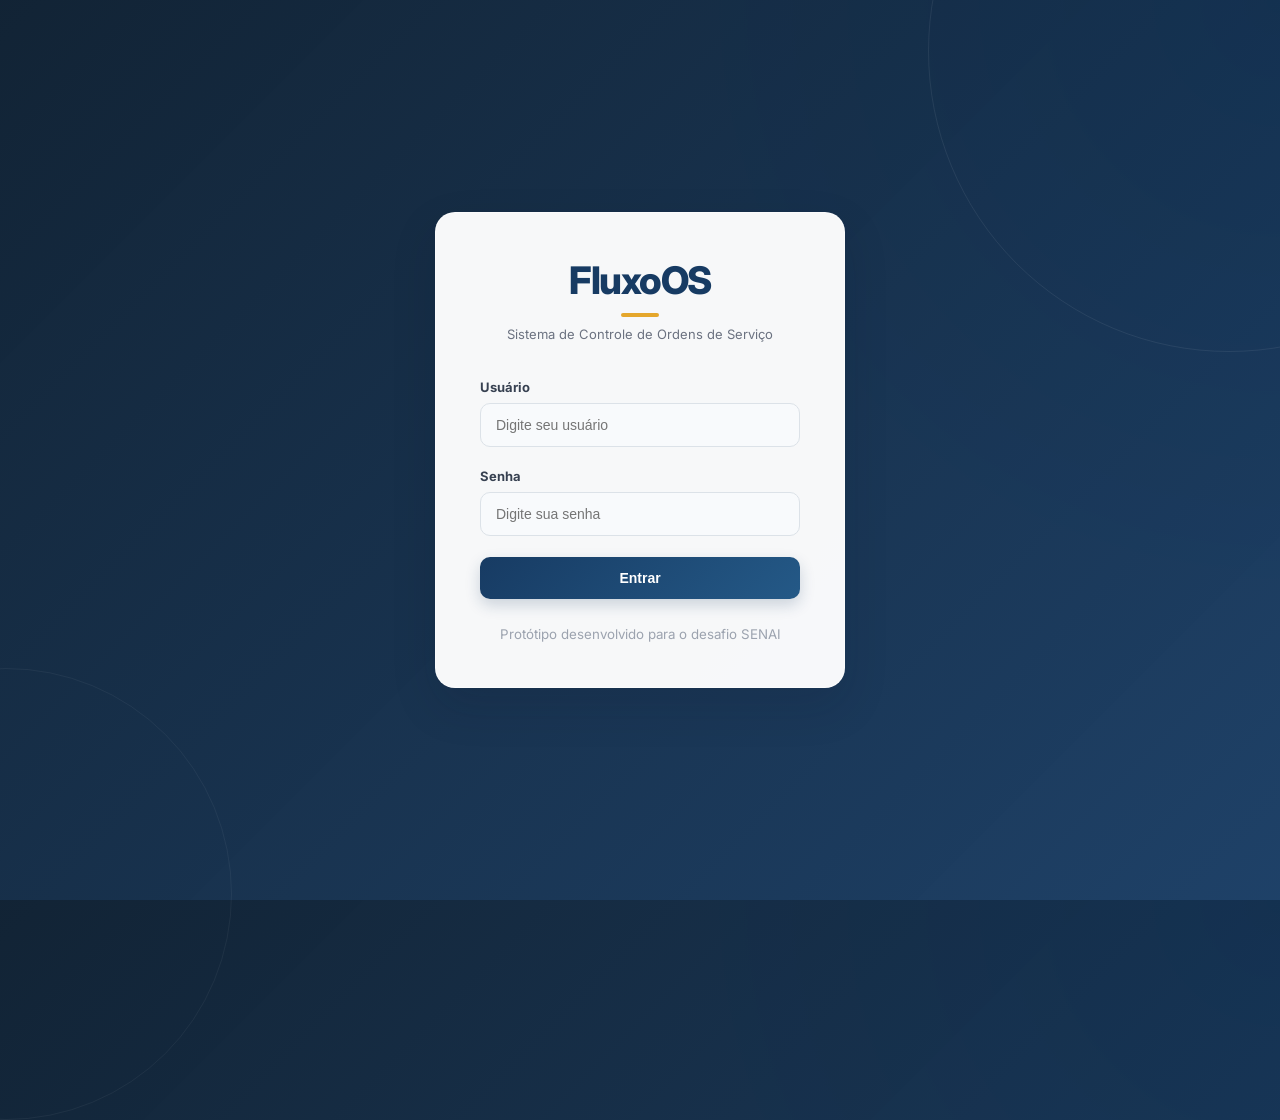
==== index.html @ 0ee5024f "Add files via upload" ====
<!doctype html>
<html lang="pt-BR">
  <head>
    <meta charset="UTF-8" />
    <meta name="viewport" content="width=device-width, initial-scale=1.0" />
    <title>FluxoOS - Login</title>
    <link rel="stylesheet" href="style.css" />
  </head>
  <body class="login-body">
    <div class="login-container">
      <div class="login-card">
        <div class="logo-area">
          <h1>FluxoOS</h1>
          <p>Sistema de Controle de Ordens de Serviço</p>
        </div>

        <form id="loginForm">
          <div class="input-group">
            <label>Usuário</label>
            <input
              type="text"
              id="usuario"
              placeholder="Digite seu usuário"
              required
            />
          </div>

          <div class="input-group">
            <label>Senha</label>
            <input
              type="password"
              id="senha"
              placeholder="Digite sua senha"
              required
            />
          </div>

          <button type="submit" class="btn-primary">Entrar</button>
        </form>

        <div class="login-footer">
          <small>Protótipo desenvolvido para o desafio SENAI</small>
        </div>
      </div>
    </div>

    <script>
      document
        .getElementById("loginForm")
        .addEventListener("submit", function (e) {
          e.preventDefault();

          const usuario = document.getElementById("usuario").value.trim();
          const senha = document.getElementById("senha").value.trim();

          if (usuario === "" || senha === "") {
            alert("Preencha usuário e senha.");
            return;
          }

          localStorage.setItem("usuarioLogado", usuario);

          window.location.href = "dashboard.html";
        });
    </script>
  </body>
</html>
---- style.css ----
/* =========================================================
   FLUXOOS — INDUSTRIAL / AUTOMOTIVE UI
========================================================= */

@import url("https://fonts.googleapis.com/css2?family=Inter:wght@400;500;600;700;800&display=swap");

/* =========================
   RESET
========================= */

* {
  margin: 0;
  padding: 0;
  box-sizing: border-box;
}

:root {
  --bg: #eef1f5;
  --surface: #ffffff;
  --surface-dark: #17212b;

  --primary: #173b63;
  --primary-light: #245987;
  --accent: #e5a72c;

  --text: #17202a;
  --muted: #6b7280;
  --border: #dce2e8;

  --success: #16834b;
  --warning: #d99016;
  --danger: #c83b3b;
  --info: #2874b2;

  --shadow-sm: 0 3px 10px rgba(15, 23, 42, 0.06);
  --shadow-md: 0 10px 30px rgba(15, 23, 42, 0.09);
  --shadow-lg: 0 18px 45px rgba(15, 23, 42, 0.14);

  --radius: 14px;
}

body {
  background:
    radial-gradient(circle at 90% 0%, rgba(36, 89, 135, 0.07), transparent 30%),
    var(--bg);

  color: var(--text);
  font-family: "Inter", Arial, Helvetica, sans-serif;
  min-height: 100vh;
}

/* =========================================================
   LOGIN
========================================================= */

.login-body {
  min-height: 100vh;

  display: flex;
  justify-content: center;
  align-items: center;

  background:
    linear-gradient(
      135deg,
      rgba(13, 31, 49, 0.98),
      rgba(23, 59, 99, 0.97)
    ),
    radial-gradient(circle at top right, #326d9e, transparent 40%);

  position: relative;
  overflow: hidden;
}

.login-body::before {
  content: "";

  position: absolute;
  width: 600px;
  height: 600px;

  border: 1px solid rgba(255, 255, 255, 0.07);
  border-radius: 50%;

  right: -250px;
  top: -250px;
}

.login-body::after {
  content: "";

  position: absolute;
  width: 450px;
  height: 450px;

  border: 1px solid rgba(255, 255, 255, 0.05);
  border-radius: 50%;

  left: -220px;
  bottom: -220px;
}

.login-container {
  width: 100%;
  padding: 20px;

  display: flex;
  justify-content: center;
  align-items: center;

  position: relative;
  z-index: 2;
}

.login-card {
  width: 410px;

  padding: 44px;

  background: rgba(255, 255, 255, 0.97);

  border: 1px solid rgba(255, 255, 255, 0.5);
  border-radius: 20px;

  box-shadow: var(--shadow-lg);

  animation: fadeIn 0.5s ease;
}

.logo-area {
  text-align: center;
  margin-bottom: 34px;
}

.logo-area h1 {
  color: var(--primary);

  font-size: 38px;
  font-weight: 800;
  letter-spacing: -1.5px;

  margin-bottom: 8px;
}

.logo-area h1::after {
  content: "";

  display: block;

  width: 38px;
  height: 4px;

  background: var(--accent);

  border-radius: 10px;

  margin: 10px auto 0;
}

.logo-area p {
  color: var(--muted);
  font-size: 13px;
  line-height: 1.5;
}

.input-group {
  margin-bottom: 21px;
}

.input-group label {
  display: block;

  margin-bottom: 8px;

  color: #374151;

  font-size: 13px;
  font-weight: 700;
}

.input-group input {
  width: 100%;

  padding: 13px 15px;

  background: #f8fafc;

  border: 1px solid var(--border);
  border-radius: 10px;

  color: var(--text);
  font-size: 14px;

  outline: none;

  transition: 0.2s;
}

.input-group input:hover {
  border-color: #b8c3cf;
}

.input-group input:focus {
  background: #fff;

  border-color: var(--primary);

  box-shadow: 0 0 0 4px rgba(23, 59, 99, 0.1);
}

.btn-primary {
  width: 100%;

  padding: 13px 18px;

  border: none;
  border-radius: 10px;

  background: linear-gradient(
    135deg,
    var(--primary),
    var(--primary-light)
  );

  color: #fff;

  font-size: 14px;
  font-weight: 700;

  cursor: pointer;

  box-shadow: 0 6px 15px rgba(23, 59, 99, 0.2);

  transition: 0.2s ease;
}

.btn-primary:hover {
  transform: translateY(-2px);

  box-shadow: 0 10px 22px rgba(23, 59, 99, 0.25);
}

.btn-primary:active {
  transform: translateY(0);
}

.login-footer {
  text-align: center;

  margin-top: 24px;

  color: #9ca3af;
}

/* =========================================================
   HEADER
========================================================= */

header {
  height: 72px;

  background:
    linear-gradient(
      100deg,
      #122d49,
      #173b63 60%,
      #1e4c75
    );

  color: #fff;

  display: flex;
  justify-content: space-between;
  align-items: center;

  padding: 0 34px;

  box-shadow: 0 4px 20px rgba(15, 23, 42, 0.16);

  position: relative;
  z-index: 10;
}

header h2 {
  font-size: 22px;
  font-weight: 800;
  letter-spacing: -0.5px;

  display: flex;
  align-items: center;
  gap: 10px;
}

header h2::before {
  content: "";

  width: 7px;
  height: 26px;

  background: var(--accent);

  border-radius: 4px;
}

header nav {
  display: flex;
  align-items: center;
  gap: 6px;
}

header nav a {
  color: rgba(255, 255, 255, 0.78);

  text-decoration: none;

  font-size: 13px;
  font-weight: 600;

  padding: 9px 14px;

  border-radius: 8px;

  transition: 0.2s;
}

header nav a:hover {
  color: #fff;
  background: rgba(255, 255, 255, 0.1);
}

/* =========================================================
   MAIN
========================================================= */

main {
  width: min(1500px, 100%);

  margin: 0 auto;

  padding: 38px 34px 60px;
}

main h1 {
  margin-bottom: 28px;

  color: var(--primary);

  font-size: 28px;
  font-weight: 800;

  letter-spacing: -0.7px;

  position: relative;
}

main h1::after {
  content: "";

  display: block;

  width: 42px;
  height: 4px;

  background: var(--accent);

  border-radius: 5px;

  margin-top: 9px;
}

/* =========================================================
   DASHBOARD CARDS
========================================================= */

.cards {
  display: grid;

  grid-template-columns:
    repeat(5, minmax(0, 1fr));

  gap: 16px;

  margin-bottom: 28px;
}

.card {
  background: var(--surface);

  border: 1px solid rgba(220, 226, 232, 0.8);

  border-radius: var(--radius);

  padding: 22px;

  box-shadow: var(--shadow-sm);

  position: relative;

  overflow: hidden;

  transition:
    transform 0.2s,
    box-shadow 0.2s,
    border-color 0.2s;
}

.card::before {
  content: "";

  position: absolute;

  left: 0;
  top: 0;

  width: 4px;
  height: 100%;

  background: var(--primary);
}

.card:hover {
  transform: translateY(-4px);

  box-shadow: var(--shadow-md);

  border-color: #cbd5df;
}

.card h3 {
  color: var(--primary);

  font-size: 32px;
  font-weight: 800;

  line-height: 1;

  margin-bottom: 10px;
}

.card p {
  color: var(--muted);

  font-size: 12px;
  font-weight: 600;

  text-transform: uppercase;
  letter-spacing: 0.5px;
}

/* =========================================================
   BOX / SEARCH
========================================================= */

.box {
  background: var(--surface);

  padding: 24px;

  border: 1px solid var(--border);
  border-radius: var(--radius);

  box-shadow: var(--shadow-sm);

  margin-bottom: 22px;
}

.box h2 {
  color: var(--primary) !important;

  font-size: 17px;
  font-weight: 750;
}

.box input {
  width: 100%;

  padding: 13px 15px;

  background: #f8fafc;

  border: 1px solid var(--border);
  border-radius: 10px;

  outline: none;

  font-size: 14px;

  transition: 0.2s;
}

.box input:focus {
  background: #fff;

  border-color: var(--primary);

  box-shadow: 0 0 0 4px rgba(23, 59, 99, 0.08);
}

/* =========================================================
   TABLE
========================================================= */

table {
  width: 100%;

  background: var(--surface);

  border-collapse: separate;
  border-spacing: 0;

  border: 1px solid var(--border);
  border-radius: var(--radius);

  overflow: hidden;

  box-shadow: var(--shadow-sm);
}

thead th {
  background: #172f4b;

  color: rgba(255, 255, 255, 0.9);

  padding: 14px 16px;

  text-align: left;

  font-size: 11px;
  font-weight: 700;

  text-transform: uppercase;
  letter-spacing: 0.7px;
}

td {
  padding: 15px 16px;

  color: #374151;

  font-size: 13px;

  border-bottom: 1px solid #edf0f3;
}

tbody tr {
  transition: background 0.15s;
}

tbody tr:last-child td {
  border-bottom: none;
}

tbody tr:hover {
  background: #f7f9fb;
}

tbody td:first-child {
  color: var(--primary);

  font-weight: 800;
}

/* Table action button */

table button {
  border: 1px solid #cbd5df;

  background: #f8fafc;

  color: var(--primary);

  padding: 7px 13px;

  border-radius: 7px;

  font-size: 12px;
  font-weight: 700;

  cursor: pointer;

  transition: 0.2s;
}

table button:hover {
  background: var(--primary);
  border-color: var(--primary);

  color: #fff;

  transform: translateY(-1px);
}

/* =========================================================
   STATUS
========================================================= */

.status {
  display: inline-flex;

  align-items: center;

  gap: 6px;

  padding: 6px 10px;

  border-radius: 999px;

  font-size: 11px;
  font-weight: 700;

  color: #fff;
}

.status::before {
  content: "";

  width: 6px;
  height: 6px;

  background: currentColor;

  border-radius: 50%;
}

.green {
  background: rgba(22, 131, 75, 0.12);
  color: var(--success);
}

.yellow {
  background: rgba(217, 144, 22, 0.13);
  color: var(--warning);
}

.red {
  background: rgba(200, 59, 59, 0.12);
  color: var(--danger);
}

.blue {
  background: rgba(40, 116, 178, 0.12);
  color: var(--info);
}

/* =========================================================
   FORMS
========================================================= */

.form-os {
  width: min(900px, 100%);

  background: var(--surface);

  padding: 32px;

  border: 1px solid var(--border);
  border-radius: var(--radius);

  box-shadow: var(--shadow-sm);
}

.form-os h2 {
  color: var(--primary) !important;

  font-size: 16px;

  padding-bottom: 10px;

  border-bottom: 1px solid #edf0f3;
}

.form-os label {
  display: block;

  margin-top: 18px;
  margin-bottom: 8px;

  color: #374151;

  font-size: 12px;
  font-weight: 700;
}

.form-os input,
.form-os select,
.form-os textarea {
  width: 100%;

  padding: 12px 14px;

  background: #f8fafc;

  border: 1px solid var(--border);

  border-radius: 9px;

  color: var(--text);

  font-family: inherit;
  font-size: 13px;

  outline: none;

  transition: 0.2s;
}

.form-os input:hover,
.form-os select:hover,
.form-os textarea:hover {
  border-color: #b9c4cf;
}

.form-os input:focus,
.form-os select:focus,
.form-os textarea:focus {
  background: #fff;

  border-color: var(--primary);

  box-shadow: 0 0 0 4px rgba(23, 59, 99, 0.08);
}

.form-os textarea {
  resize: vertical;
  min-height: 130px;
}

.form-row {
  display: grid;

  grid-template-columns: 1fr 1fr;

  gap: 20px;
}

/* =========================================================
   CHECKLIST
========================================================= */

.form-os input[type="checkbox"] {
  width: auto;

  accent-color: var(--primary);

  margin-right: 7px;
}

.form-os label:has(input[type="checkbox"]) {
  margin-top: 0;

  padding: 11px 13px;

  background: #f8fafc;

  border: 1px solid var(--border);

  border-radius: 8px;

  font-size: 12px;

  cursor: pointer;

  transition: 0.2s;
}

.form-os label:has(input[type="checkbox"]):hover {
  background: #f1f5f9;

  border-color: #bcc8d3;
}

/* =========================================================
   DETAILS
========================================================= */

.box p {
  margin-bottom: 11px;

  color: #4b5563;

  font-size: 14px;
}

.box p strong {
  color: var(--primary);

  font-weight: 700;
}

/* =========================================================
   TIMELINE
========================================================= */

.timeline {
  list-style: none;

  background: var(--surface);

  padding: 25px;

  border: 1px solid var(--border);
  border-radius: var(--radius);

  box-shadow: var(--shadow-sm);

  margin-bottom: 24px;
}

.timeline li {
  padding: 14px 0 14px 20px;

  border-left: 3px solid #d1d5db;

  position: relative;

  color: #4b5563;

  font-size: 13px;
}

.timeline li::before {
  content: "";

  width: 10px;
  height: 10px;

  border-radius: 50%;

  background: #d1d5db;

  position: absolute;

  left: -6.5px;
  top: 18px;
}

.timeline .done {
  border-color: var(--success);
}

.timeline .done::before {
  background: var(--success);
}

.timeline .current {
  border-color: var(--accent);

  color: var(--primary);

  font-weight: 700;
}

.timeline .current::before {
  background: var(--accent);
}

/* =========================================================
   LINKS / BUTTONS
========================================================= */

a.btn-primary {
  display: inline-block;

  width: auto;

  margin-top: 5px;

  text-decoration: none;

  text-align: center;
}

/* =========================================================
   ANIMATION
========================================================= */

@keyframes fadeIn {
  from {
    opacity: 0;
    transform: translateY(15px);
  }

  to {
    opacity: 1;
    transform: translateY(0);
  }
}

main {
  animation: fadeIn 0.35s ease;
}

/* =========================================================
   SCROLLBAR
========================================================= */

::-webkit-scrollbar {
  width: 9px;
}

::-webkit-scrollbar-track {
  background: #e8edf2;
}

::-webkit-scrollbar-thumb {
  background: #aeb9c5;
  border-radius: 10px;
}

::-webkit-scrollbar-thumb:hover {
  background: #8d9aa8;
}

/* =========================================================
   RESPONSIVE
========================================================= */

@media (max-width: 1000px) {
  .cards {
    grid-template-columns:
      repeat(3, minmax(0, 1fr));
  }
}

@media (max-width: 768px) {
  header {
    height: auto;

    flex-direction: column;

    gap: 12px;

    padding: 18px 20px;
  }

  header nav {
    width: 100%;
    justify-content: center;
    flex-wrap: wrap;
  }

  main {
    padding: 25px 18px 40px;
  }

  .cards {
    grid-template-columns:
      repeat(2, minmax(0, 1fr));
  }

  .form-row {
    grid-template-columns: 1fr;
  }

  .form-os {
    padding: 22px;
  }

  table {
    display: block;
    overflow-x: auto;
    white-space: nowrap;
  }
}

@media (max-width: 480px) {
  .cards {
    grid-template-columns: 1fr;
  }

  .login-card {
    width: 100%;
    padding: 30px 24px;
  }

  .logo-area h1 {
    font-size: 32px;
  }
}
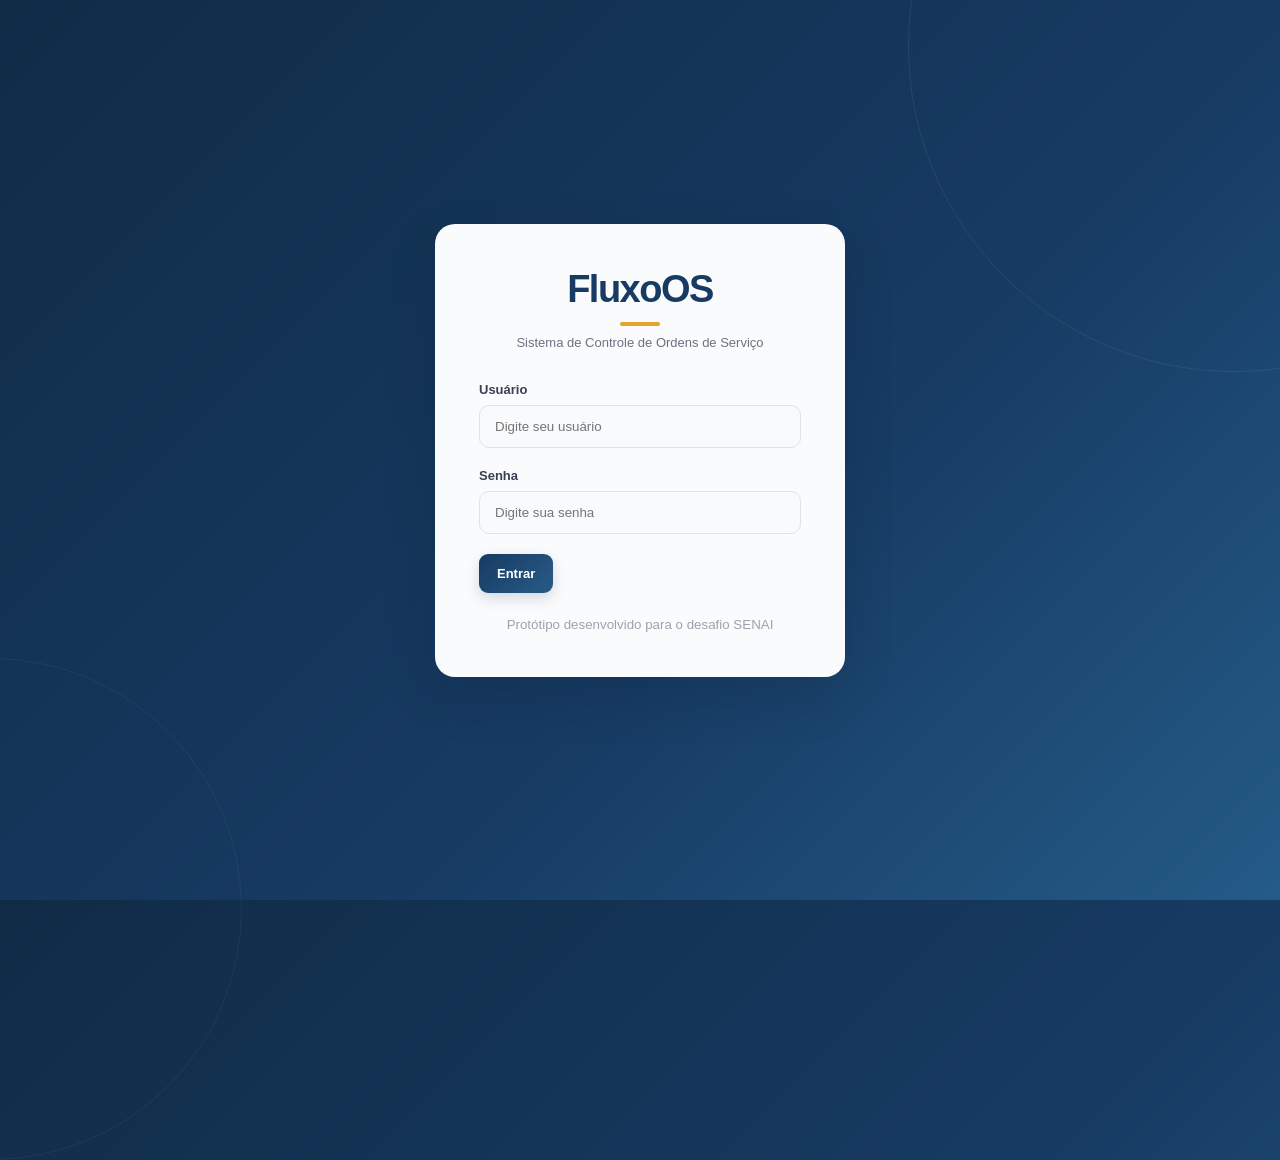
==== commit ec3214db: "Add files via upload" ====
--- a/index.html
+++ b/index.html
@@ -3,20 +3,28 @@
   <head>
     <meta charset="UTF-8" />
     <meta name="viewport" content="width=device-width, initial-scale=1.0" />
+
     <title>FluxoOS - Login</title>
+
     <link rel="stylesheet" href="style.css" />
   </head>
+
   <body class="login-body">
+
     <div class="login-container">
+
       <div class="login-card">
+
         <div class="logo-area">
           <h1>FluxoOS</h1>
           <p>Sistema de Controle de Ordens de Serviço</p>
         </div>
 
         <form id="loginForm">
+
           <div class="input-group">
-            <label>Usuário</label>
+            <label for="usuario">Usuário</label>
+
             <input
               type="text"
               id="usuario"
@@ -26,7 +34,8 @@
           </div>
 
           <div class="input-group">
-            <label>Senha</label>
+            <label for="senha">Senha</label>
+
             <input
               type="password"
               id="senha"
@@ -35,33 +44,51 @@
             />
           </div>
 
-          <button type="submit" class="btn-primary">Entrar</button>
+          <button
+            type="submit"
+            class="btn-primary"
+          >
+            Entrar
+          </button>
+
         </form>
 
         <div class="login-footer">
-          <small>Protótipo desenvolvido para o desafio SENAI</small>
+          <small>
+            Protótipo desenvolvido para o desafio SENAI
+          </small>
         </div>
+
       </div>
+
     </div>
 
     <script>
       document
         .getElementById("loginForm")
-        .addEventListener("submit", function (e) {
-          e.preventDefault();
+        .addEventListener("submit", function (event) {
 
-          const usuario = document.getElementById("usuario").value.trim();
-          const senha = document.getElementById("senha").value.trim();
+          event.preventDefault();
 
-          if (usuario === "" || senha === "") {
+          const usuario =
+            document.getElementById("usuario").value.trim();
+
+          const senha =
+            document.getElementById("senha").value.trim();
+
+          if (!usuario || !senha) {
             alert("Preencha usuário e senha.");
             return;
           }
 
-          localStorage.setItem("usuarioLogado", usuario);
+          localStorage.setItem(
+            "usuarioLogado",
+            usuario
+          );
 
           window.location.href = "dashboard.html";
         });
     </script>
+
   </body>
-</html>
+</html>
--- a/style.css
+++ b/style.css
@@ -1,13 +1,12 @@
-
-/* =========================================================
-   FLUXOOS — INDUSTRIAL / AUTOMOTIVE UI
-========================================================= */
-
-@import url("https://fonts.googleapis.com/css2?family=Inter:wght@400;500;600;700;800&display=swap");
-
-/* =========================
+/* =========================================================
+   FLUXOOS
+   Industrial / Automotive Interface
+========================================================= */
+
+
+/* =========================================================
    RESET
-========================= */
+========================================================= */
 
 * {
   margin: 0;
@@ -15,346 +14,472 @@
   box-sizing: border-box;
 }
 
+
 :root {
-  --bg: #eef1f5;
+
+  --background: #eef2f6;
+
   --surface: #ffffff;
-  --surface-dark: #17212b;
+
+  --surface-soft: #f7f9fb;
 
   --primary: #173b63;
-  --primary-light: #245987;
-  --accent: #e5a72c;
-
-  --text: #17202a;
+
+  --primary-dark: #102d4c;
+
+  --primary-light: #285b87;
+
+  --accent: #e4a52a;
+
+  --text: #18212b;
+
   --muted: #6b7280;
-  --border: #dce2e8;
+
+  --border: #dce3ea;
 
   --success: #16834b;
-  --warning: #d99016;
-  --danger: #c83b3b;
-  --info: #2874b2;
-
-  --shadow-sm: 0 3px 10px rgba(15, 23, 42, 0.06);
-  --shadow-md: 0 10px 30px rgba(15, 23, 42, 0.09);
-  --shadow-lg: 0 18px 45px rgba(15, 23, 42, 0.14);
+
+  --warning: #d88e15;
+
+  --danger: #c83d3d;
+
+  --info: #2875b3;
+
+  --shadow-sm:
+    0 3px 12px rgba(15, 23, 42, 0.06);
+
+  --shadow-md:
+    0 10px 30px rgba(15, 23, 42, 0.09);
+
+  --shadow-lg:
+    0 20px 50px rgba(15, 23, 42, 0.16);
 
   --radius: 14px;
-}
+
+}
+
 
 body {
-  background:
-    radial-gradient(circle at 90% 0%, rgba(36, 89, 135, 0.07), transparent 30%),
-    var(--bg);
+
+  min-height: 100vh;
+
+  background:
+    radial-gradient(
+      circle at 90% 0%,
+      rgba(40, 91, 135, 0.08),
+      transparent 30%
+    ),
+    var(--background);
 
   color: var(--text);
-  font-family: "Inter", Arial, Helvetica, sans-serif;
+
+  font-family:
+    "Inter",
+    Arial,
+    Helvetica,
+    sans-serif;
+
+}
+
+
+/* =========================================================
+   LOGIN
+========================================================= */
+
+.login-body {
+
   min-height: 100vh;
-}
-
-/* =========================================================
-   LOGIN
-========================================================= */
-
-.login-body {
-  min-height: 100vh;
 
   display: flex;
+
+  align-items: center;
+
   justify-content: center;
-  align-items: center;
+
+  position: relative;
+
+  overflow: hidden;
 
   background:
     linear-gradient(
       135deg,
-      rgba(13, 31, 49, 0.98),
-      rgba(23, 59, 99, 0.97)
-    ),
-    radial-gradient(circle at top right, #326d9e, transparent 40%);
+      #102b46,
+      #173b63 60%,
+      #245b87
+    );
+
+}
+
+
+.login-body::before {
+
+  content: "";
+
+  position: absolute;
+
+  width: 650px;
+  height: 650px;
+
+  border:
+    1px solid
+    rgba(255, 255, 255, 0.07);
+
+  border-radius: 50%;
+
+  right: -280px;
+  top: -280px;
+
+}
+
+
+.login-body::after {
+
+  content: "";
+
+  position: absolute;
+
+  width: 500px;
+  height: 500px;
+
+  border:
+    1px solid
+    rgba(255, 255, 255, 0.05);
+
+  border-radius: 50%;
+
+  left: -260px;
+  bottom: -260px;
+
+}
+
+
+.login-container {
+
+  width: 100%;
+
+  padding: 20px;
+
+  display: flex;
+
+  justify-content: center;
 
   position: relative;
-  overflow: hidden;
-}
-
-.login-body::before {
+
+  z-index: 2;
+
+}
+
+
+.login-card {
+
+  width: 410px;
+
+  padding: 44px;
+
+  background:
+    rgba(255, 255, 255, 0.98);
+
+  border-radius: 20px;
+
+  box-shadow:
+    var(--shadow-lg);
+
+  animation:
+    fadeIn
+    0.5s
+    ease;
+
+}
+
+
+.logo-area {
+
+  text-align: center;
+
+  margin-bottom: 32px;
+
+}
+
+
+.logo-area h1 {
+
+  color: var(--primary);
+
+  font-size: 38px;
+
+  font-weight: 800;
+
+  letter-spacing: -1.5px;
+
+}
+
+
+.logo-area h1::after {
+
   content: "";
 
-  position: absolute;
-  width: 600px;
-  height: 600px;
-
-  border: 1px solid rgba(255, 255, 255, 0.07);
-  border-radius: 50%;
-
-  right: -250px;
-  top: -250px;
-}
-
-.login-body::after {
-  content: "";
-
-  position: absolute;
-  width: 450px;
-  height: 450px;
-
-  border: 1px solid rgba(255, 255, 255, 0.05);
-  border-radius: 50%;
-
-  left: -220px;
-  bottom: -220px;
-}
-
-.login-container {
+  display: block;
+
+  width: 40px;
+  height: 4px;
+
+  margin: 11px auto 0;
+
+  background: var(--accent);
+
+  border-radius: 10px;
+
+}
+
+
+.logo-area p {
+
+  margin-top: 9px;
+
+  color: var(--muted);
+
+  font-size: 13px;
+
+}
+
+
+.input-group {
+
+  margin-bottom: 20px;
+
+}
+
+
+.input-group label {
+
+  display: block;
+
+  margin-bottom: 8px;
+
+  color: #374151;
+
+  font-size: 13px;
+
+  font-weight: 700;
+
+}
+
+
+.input-group input {
+
   width: 100%;
-  padding: 20px;
+
+  padding: 13px 15px;
+
+  background: #f8fafc;
+
+  border:
+    1px solid
+    var(--border);
+
+  border-radius: 10px;
+
+  outline: none;
+
+  font-family: inherit;
+
+  transition: 0.2s;
+
+}
+
+
+.input-group input:focus {
+
+  background: white;
+
+  border-color:
+    var(--primary);
+
+  box-shadow:
+    0 0 0 4px
+    rgba(23, 59, 99, 0.1);
+
+}
+
+
+.login-footer {
+
+  margin-top: 22px;
+
+  text-align: center;
+
+  color: #9ca3af;
+
+}
+
+
+/* =========================================================
+   HEADER
+========================================================= */
+
+header {
+
+  height: 72px;
+
+  padding:
+    0 34px;
 
   display: flex;
-  justify-content: center;
+
   align-items: center;
 
-  position: relative;
-  z-index: 2;
-}
-
-.login-card {
-  width: 410px;
-
-  padding: 44px;
-
-  background: rgba(255, 255, 255, 0.97);
-
-  border: 1px solid rgba(255, 255, 255, 0.5);
-  border-radius: 20px;
-
-  box-shadow: var(--shadow-lg);
-
-  animation: fadeIn 0.5s ease;
-}
-
-.logo-area {
-  text-align: center;
-  margin-bottom: 34px;
-}
-
-.logo-area h1 {
-  color: var(--primary);
-
-  font-size: 38px;
-  font-weight: 800;
-  letter-spacing: -1.5px;
-
-  margin-bottom: 8px;
-}
-
-.logo-area h1::after {
-  content: "";
-
-  display: block;
-
-  width: 38px;
-  height: 4px;
-
-  background: var(--accent);
-
-  border-radius: 10px;
-
-  margin: 10px auto 0;
-}
-
-.logo-area p {
-  color: var(--muted);
-  font-size: 13px;
-  line-height: 1.5;
-}
-
-.input-group {
-  margin-bottom: 21px;
-}
-
-.input-group label {
-  display: block;
-
-  margin-bottom: 8px;
-
-  color: #374151;
-
-  font-size: 13px;
-  font-weight: 700;
-}
-
-.input-group input {
-  width: 100%;
-
-  padding: 13px 15px;
-
-  background: #f8fafc;
-
-  border: 1px solid var(--border);
-  border-radius: 10px;
-
-  color: var(--text);
-  font-size: 14px;
-
-  outline: none;
-
-  transition: 0.2s;
-}
-
-.input-group input:hover {
-  border-color: #b8c3cf;
-}
-
-.input-group input:focus {
-  background: #fff;
-
-  border-color: var(--primary);
-
-  box-shadow: 0 0 0 4px rgba(23, 59, 99, 0.1);
-}
-
-.btn-primary {
-  width: 100%;
-
-  padding: 13px 18px;
-
-  border: none;
-  border-radius: 10px;
-
-  background: linear-gradient(
-    135deg,
-    var(--primary),
-    var(--primary-light)
-  );
-
-  color: #fff;
-
-  font-size: 14px;
-  font-weight: 700;
-
-  cursor: pointer;
-
-  box-shadow: 0 6px 15px rgba(23, 59, 99, 0.2);
-
-  transition: 0.2s ease;
-}
-
-.btn-primary:hover {
-  transform: translateY(-2px);
-
-  box-shadow: 0 10px 22px rgba(23, 59, 99, 0.25);
-}
-
-.btn-primary:active {
-  transform: translateY(0);
-}
-
-.login-footer {
-  text-align: center;
-
-  margin-top: 24px;
-
-  color: #9ca3af;
-}
-
-/* =========================================================
-   HEADER
-========================================================= */
-
-header {
-  height: 72px;
+  justify-content: space-between;
 
   background:
     linear-gradient(
       100deg,
-      #122d49,
+      #112e4b,
       #173b63 60%,
-      #1e4c75
+      #20567f
     );
 
-  color: #fff;
+  color: white;
+
+  box-shadow:
+    0 5px 20px
+    rgba(15, 23, 42, 0.16);
+
+}
+
+
+header h2 {
 
   display: flex;
-  justify-content: space-between;
+
   align-items: center;
 
-  padding: 0 34px;
-
-  box-shadow: 0 4px 20px rgba(15, 23, 42, 0.16);
-
-  position: relative;
-  z-index: 10;
-}
-
-header h2 {
+  gap: 10px;
+
   font-size: 22px;
+
   font-weight: 800;
-  letter-spacing: -0.5px;
+
+}
+
+
+header h2::before {
+
+  content: "";
+
+  width: 6px;
+  height: 26px;
+
+  background: var(--accent);
+
+  border-radius: 5px;
+
+}
+
+
+header nav {
 
   display: flex;
-  align-items: center;
-  gap: 10px;
-}
-
-header h2::before {
-  content: "";
-
-  width: 7px;
-  height: 26px;
-
-  background: var(--accent);
-
-  border-radius: 4px;
-}
-
-header nav {
-  display: flex;
-  align-items: center;
-  gap: 6px;
-}
+
+  gap: 5px;
+
+}
+
 
 header nav a {
-  color: rgba(255, 255, 255, 0.78);
+
+  padding:
+    9px 14px;
+
+  color:
+    rgba(255, 255, 255, 0.78);
 
   text-decoration: none;
 
   font-size: 13px;
+
   font-weight: 600;
 
-  padding: 9px 14px;
-
   border-radius: 8px;
 
   transition: 0.2s;
-}
+
+}
+
 
 header nav a:hover {
-  color: #fff;
-  background: rgba(255, 255, 255, 0.1);
-}
+
+  color: white;
+
+  background:
+    rgba(255, 255, 255, 0.1);
+
+}
+
 
 /* =========================================================
    MAIN
 ========================================================= */
 
 main {
-  width: min(1500px, 100%);
-
-  margin: 0 auto;
-
-  padding: 38px 34px 60px;
-}
+
+  width:
+    min(1500px, 100%);
+
+  margin:
+    0 auto;
+
+  padding:
+    38px 34px 60px;
+
+  animation:
+    fadeIn
+    0.35s
+    ease;
+
+}
+
+
+.page-heading {
+
+  margin-bottom: 28px;
+
+}
+
+
+.page-label {
+
+  display: block;
+
+  margin-bottom: 7px;
+
+  color:
+    var(--accent);
+
+  font-size: 10px;
+
+  font-weight: 800;
+
+  letter-spacing: 1.4px;
+
+}
+
 
 main h1 {
-  margin-bottom: 28px;
-
-  color: var(--primary);
+
+  color:
+    var(--primary);
 
   font-size: 28px;
+
   font-weight: 800;
 
   letter-spacing: -0.7px;
 
-  position: relative;
-}
-
-main h1::after {
+}
+
+
+.page-heading h1::after {
+
   content: "";
 
   display: block;
@@ -362,619 +487,1854 @@
   width: 42px;
   height: 4px;
 
-  background: var(--accent);
-
-  border-radius: 5px;
-
   margin-top: 9px;
-}
-
-/* =========================================================
-   DASHBOARD CARDS
+
+  background:
+    var(--accent);
+
+  border-radius: 10px;
+
+}
+
+
+.page-description {
+
+  margin-top: 10px;
+
+  color:
+    var(--muted);
+
+  font-size: 13px;
+
+}
+
+
+/* =========================================================
+   CARDS
 ========================================================= */
 
 .cards {
+
   display: grid;
 
   grid-template-columns:
-    repeat(5, minmax(0, 1fr));
+    repeat(5, 1fr);
 
   gap: 16px;
 
-  margin-bottom: 28px;
-}
+  margin-bottom: 25px;
+
+}
+
 
 .card {
-  background: var(--surface);
-
-  border: 1px solid rgba(220, 226, 232, 0.8);
-
-  border-radius: var(--radius);
+
+  min-height: 125px;
 
   padding: 22px;
 
-  box-shadow: var(--shadow-sm);
+  display: flex;
+
+  align-items: center;
+
+  gap: 17px;
 
   position: relative;
 
   overflow: hidden;
 
+  background:
+    var(--surface);
+
+  border:
+    1px solid
+    var(--border);
+
+  border-radius:
+    var(--radius);
+
+  box-shadow:
+    var(--shadow-sm);
+
+  transition: 0.2s;
+
+}
+
+
+.card:hover {
+
+  transform:
+    translateY(-4px);
+
+  box-shadow:
+    var(--shadow-md);
+
+}
+
+
+.card::after {
+
+  content: "";
+
+  position: absolute;
+
+  width: 70px;
+  height: 70px;
+
+  border-radius: 50%;
+
+  right: -25px;
+  bottom: -25px;
+
+  background:
+    rgba(23, 59, 99, 0.035);
+
+}
+
+
+.card-icon {
+
+  width: 42px;
+  height: 42px;
+
+  display: flex;
+
+  align-items: center;
+
+  justify-content: center;
+
+  flex-shrink: 0;
+
+  border-radius: 10px;
+
+  background:
+    rgba(23, 59, 99, 0.09);
+
+  color:
+    var(--primary);
+
+  font-size: 12px;
+
+  font-weight: 800;
+
+}
+
+
+.card h3 {
+
+  color:
+    var(--primary);
+
+  font-size: 31px;
+
+  line-height: 1;
+
+  font-weight: 800;
+
+}
+
+
+.card p {
+
+  margin-top: 8px;
+
+  color:
+    var(--muted);
+
+  font-size: 10px;
+
+  font-weight: 700;
+
+  text-transform:
+    uppercase;
+
+  letter-spacing:
+    0.5px;
+
+}
+
+
+/* =========================================================
+   DASHBOARD ACTIONS
+========================================================= */
+
+.dashboard-actions {
+
+  display: flex;
+
+  gap: 10px;
+
+  margin-bottom: 22px;
+
+}
+
+
+.action-button {
+
+  width: auto !important;
+
+  display: inline-flex;
+
+  align-items: center;
+
+  justify-content: center;
+
+  text-decoration: none;
+
+}
+
+
+/* =========================================================
+   BUTTONS
+========================================================= */
+
+.btn-primary {
+
+  padding:
+    12px 18px;
+
+  border: none;
+
+  border-radius: 9px;
+
+  background:
+    linear-gradient(
+      135deg,
+      var(--primary),
+      var(--primary-light)
+    );
+
+  color: white;
+
+  font-family: inherit;
+
+  font-size: 13px;
+
+  font-weight: 700;
+
+  cursor: pointer;
+
+  box-shadow:
+    0 5px 14px
+    rgba(23, 59, 99, 0.18);
+
+  transition: 0.2s;
+
+}
+
+
+.btn-primary:hover {
+
+  transform:
+    translateY(-2px);
+
+  box-shadow:
+    0 9px 20px
+    rgba(23, 59, 99, 0.25);
+
+}
+
+
+.btn-secondary {
+
+  padding:
+    12px 18px;
+
+  border:
+    1px solid
+    var(--border);
+
+  border-radius: 9px;
+
+  background:
+    var(--surface);
+
+  color:
+    var(--primary);
+
+  font-family: inherit;
+
+  font-size: 13px;
+
+  font-weight: 700;
+
+  cursor: pointer;
+
+  text-decoration: none;
+
+  transition: 0.2s;
+
+}
+
+
+.btn-secondary:hover {
+
+  background:
+    #f3f6f9;
+
+  border-color:
+    #c3cdd7;
+
+  transform:
+    translateY(-1px);
+
+}
+
+
+/* =========================================================
+   BOX
+========================================================= */
+
+.box {
+
+  margin-bottom: 22px;
+
+  padding: 24px;
+
+  background:
+    var(--surface);
+
+  border:
+    1px solid
+    var(--border);
+
+  border-radius:
+    var(--radius);
+
+  box-shadow:
+    var(--shadow-sm);
+
+}
+
+
+.section-title {
+
+  margin-bottom: 18px;
+
+}
+
+
+.section-label {
+
+  display: block;
+
+  margin-bottom: 5px;
+
+  color:
+    var(--accent);
+
+  font-size: 9px;
+
+  font-weight: 800;
+
+  letter-spacing: 1.2px;
+
+}
+
+
+.section-title h2 {
+
+  color:
+    var(--primary);
+
+  font-size: 17px;
+
+  font-weight: 750;
+
+}
+
+
+/* =========================================================
+   SEARCH
+========================================================= */
+
+.search-wrapper {
+
+  position: relative;
+
+}
+
+
+.search-wrapper input {
+
+  width: 100%;
+
+  padding:
+    13px 15px 13px 42px;
+
+  background:
+    #f8fafc;
+
+  border:
+    1px solid
+    var(--border);
+
+  border-radius: 9px;
+
+  outline: none;
+
+  font-family: inherit;
+
+  transition: 0.2s;
+
+}
+
+
+.search-wrapper input:focus {
+
+  background: white;
+
+  border-color:
+    var(--primary);
+
+  box-shadow:
+    0 0 0 4px
+    rgba(23, 59, 99, 0.08);
+
+}
+
+
+.search-icon {
+
+  position: absolute;
+
+  left: 15px;
+  top: 50%;
+
+  transform:
+    translateY(-50%);
+
+  color:
+    var(--muted);
+
+  font-size: 18px;
+
+}
+
+
+/* =========================================================
+   TABLE
+========================================================= */
+
+.table-container {
+
+  position: relative;
+
+  background:
+    var(--surface);
+
+  border:
+    1px solid
+    var(--border);
+
+  border-radius:
+    var(--radius);
+
+  overflow: hidden;
+
+  box-shadow:
+    var(--shadow-sm);
+
+}
+
+
+table {
+
+  width: 100%;
+
+  border-collapse:
+    collapse;
+
+}
+
+
+thead {
+
+  background:
+    #162f4b;
+
+}
+
+
+th {
+
+  padding:
+    14px 16px;
+
+  color:
+    rgba(255,255,255,0.9);
+
+  text-align:
+    left;
+
+  font-size:
+    10px;
+
+  font-weight:
+    700;
+
+  text-transform:
+    uppercase;
+
+  letter-spacing:
+    0.7px;
+
+}
+
+
+td {
+
+  padding:
+    15px 16px;
+
+  color:
+    #374151;
+
+  font-size:
+    13px;
+
+  border-bottom:
+    1px solid
+    #edf0f3;
+
+}
+
+
+tbody tr {
+
   transition:
-    transform 0.2s,
-    box-shadow 0.2s,
-    border-color 0.2s;
-}
-
-.card::before {
-  content: "";
-
-  position: absolute;
-
-  left: 0;
-  top: 0;
-
-  width: 4px;
-  height: 100%;
-
-  background: var(--primary);
-}
-
-.card:hover {
-  transform: translateY(-4px);
-
-  box-shadow: var(--shadow-md);
-
-  border-color: #cbd5df;
-}
-
-.card h3 {
-  color: var(--primary);
-
-  font-size: 32px;
-  font-weight: 800;
-
-  line-height: 1;
-
-  margin-bottom: 10px;
-}
-
-.card p {
-  color: var(--muted);
-
-  font-size: 12px;
-  font-weight: 600;
-
-  text-transform: uppercase;
-  letter-spacing: 0.5px;
-}
-
-/* =========================================================
-   BOX / SEARCH
-========================================================= */
-
-.box {
-  background: var(--surface);
-
-  padding: 24px;
-
-  border: 1px solid var(--border);
-  border-radius: var(--radius);
-
-  box-shadow: var(--shadow-sm);
-
-  margin-bottom: 22px;
-}
-
-.box h2 {
-  color: var(--primary) !important;
-
-  font-size: 17px;
-  font-weight: 750;
-}
-
-.box input {
-  width: 100%;
-
-  padding: 13px 15px;
-
-  background: #f8fafc;
-
-  border: 1px solid var(--border);
-  border-radius: 10px;
-
-  outline: none;
-
-  font-size: 14px;
-
-  transition: 0.2s;
-}
-
-.box input:focus {
-  background: #fff;
-
-  border-color: var(--primary);
-
-  box-shadow: 0 0 0 4px rgba(23, 59, 99, 0.08);
-}
-
-/* =========================================================
-   TABLE
-========================================================= */
-
-table {
-  width: 100%;
-
-  background: var(--surface);
-
-  border-collapse: separate;
-  border-spacing: 0;
-
-  border: 1px solid var(--border);
-  border-radius: var(--radius);
-
-  overflow: hidden;
-
-  box-shadow: var(--shadow-sm);
-}
-
-thead th {
-  background: #172f4b;
-
-  color: rgba(255, 255, 255, 0.9);
-
-  padding: 14px 16px;
-
-  text-align: left;
-
-  font-size: 11px;
-  font-weight: 700;
-
-  text-transform: uppercase;
-  letter-spacing: 0.7px;
-}
-
-td {
-  padding: 15px 16px;
-
-  color: #374151;
-
-  font-size: 13px;
-
-  border-bottom: 1px solid #edf0f3;
-}
-
-tbody tr {
-  transition: background 0.15s;
-}
+    background
+    0.15s;
+
+}
+
+
+tbody tr:hover {
+
+  background:
+    #f7f9fb;
+
+}
+
 
 tbody tr:last-child td {
-  border-bottom: none;
-}
-
-tbody tr:hover {
-  background: #f7f9fb;
-}
+
+  border-bottom:
+    none;
+
+}
+
 
 tbody td:first-child {
-  color: var(--primary);
-
-  font-weight: 800;
-}
-
-/* Table action button */
-
-table button {
-  border: 1px solid #cbd5df;
-
-  background: #f8fafc;
-
-  color: var(--primary);
-
-  padding: 7px 13px;
-
-  border-radius: 7px;
-
-  font-size: 12px;
-  font-weight: 700;
-
-  cursor: pointer;
-
-  transition: 0.2s;
-}
-
-table button:hover {
-  background: var(--primary);
-  border-color: var(--primary);
-
-  color: #fff;
-
-  transform: translateY(-1px);
-}
-
-/* =========================================================
-   STATUS
-========================================================= */
-
-.status {
-  display: inline-flex;
-
-  align-items: center;
-
-  gap: 6px;
-
-  padding: 6px 10px;
-
-  border-radius: 999px;
-
-  font-size: 11px;
-  font-weight: 700;
-
-  color: #fff;
-}
-
-.status::before {
-  content: "";
-
-  width: 6px;
-  height: 6px;
-
-  background: currentColor;
-
-  border-radius: 50%;
-}
-
-.green {
-  background: rgba(22, 131, 75, 0.12);
-  color: var(--success);
-}
-
-.yellow {
-  background: rgba(217, 144, 22, 0.13);
-  color: var(--warning);
-}
-
-.red {
-  background: rgba(200, 59, 59, 0.12);
-  color: var(--danger);
-}
-
-.blue {
-  background: rgba(40, 116, 178, 0.12);
-  color: var(--info);
-}
-
-/* =========================================================
-   FORMS
+
+  color:
+    var(--primary);
+
+  font-weight:
+    800;
+
+}
+
+
+/* =========================================================
+   TABLE ACTION
+========================================================= */
+
+.table-action {
+
+  padding:
+    7px 13px;
+
+  border:
+    1px solid
+    #ccd5de;
+
+  border-radius:
+    7px;
+
+  background:
+    #f8fafc;
+
+  color:
+    var(--primary);
+
+  font-family:
+    inherit;
+
+  font-size:
+    11px;
+
+  font-weight:
+    700;
+
+  cursor:
+    pointer;
+
+  transition:
+    0.2s;
+
+}
+
+
+.table-action:hover {
+
+  color:
+    white;
+
+  background:
+    var(--primary);
+
+  border-color:
+    var(--primary);
+
+}
+
+
+/* =========================================================
+   STATUS BADGES
+========================================================= */
+
+.status-badge {
+
+  display:
+    inline-flex;
+
+  align-items:
+    center;
+
+  gap:
+    6px;
+
+  padding:
+    6px 9px;
+
+  border-radius:
+    999px;
+
+  font-size:
+    10px;
+
+  font-weight:
+    700;
+
+}
+
+
+.status-badge::before {
+
+  content:
+    "";
+
+  width:
+    6px;
+
+  height:
+    6px;
+
+  border-radius:
+    50%;
+
+  background:
+    currentColor;
+
+}
+
+
+.status-received {
+
+  color:
+    #286a9d;
+
+  background:
+    rgba(40, 106, 157, 0.1);
+
+}
+
+
+.status-triage {
+
+  color:
+    #8b6515;
+
+  background:
+    rgba(217, 144, 22, 0.12);
+
+}
+
+
+.status-budget {
+
+  color:
+    #6b4e9d;
+
+  background:
+    rgba(107, 78, 157, 0.1);
+
+}
+
+
+.status-approval {
+
+  color:
+    #bd4c38;
+
+  background:
+    rgba(189, 76, 56, 0.1);
+
+}
+
+
+.status-workshop {
+
+  color:
+    var(--success);
+
+  background:
+    rgba(22, 131, 75, 0.1);
+
+}
+
+
+/* =========================================================
+   PRIORITY
+========================================================= */
+
+.priority-badge {
+
+  display:
+    inline-block;
+
+  padding:
+    5px 8px;
+
+  border-radius:
+    6px;
+
+  font-size:
+    10px;
+
+  font-weight:
+    700;
+
+}
+
+
+.priority-baixa {
+
+  color:
+    #52606d;
+
+  background:
+    #edf1f4;
+
+}
+
+
+.priority-média {
+
+  color:
+    #866415;
+
+  background:
+    #fff4d7;
+
+}
+
+
+.priority-alta {
+
+  color:
+    #a24726;
+
+  background:
+    #ffe6dd;
+
+}
+
+
+.priority-urgente {
+
+  color:
+    #a52c2c;
+
+  background:
+    #ffe0e0;
+
+}
+
+
+/* =========================================================
+   EMPTY STATE
+========================================================= */
+
+.empty-state {
+
+  min-height:
+    260px;
+
+  display:
+    none;
+
+  flex-direction:
+    column;
+
+  align-items:
+    center;
+
+  justify-content:
+    center;
+
+  text-align:
+    center;
+
+}
+
+
+.empty-icon {
+
+  width:
+    48px;
+
+  height:
+    48px;
+
+  display:
+    flex;
+
+  align-items:
+    center;
+
+  justify-content:
+    center;
+
+  margin-bottom:
+    12px;
+
+  border-radius:
+    50%;
+
+  background:
+    rgba(22, 131, 75, 0.1);
+
+  color:
+    var(--success);
+
+  font-weight:
+    800;
+
+}
+
+
+.empty-state h3 {
+
+  color:
+    var(--primary);
+
+  font-size:
+    15px;
+
+}
+
+
+.empty-state p {
+
+  margin-top:
+    5px;
+
+  color:
+    var(--muted);
+
+  font-size:
+    12px;
+
+}
+
+
+/* =========================================================
+   FORM
 ========================================================= */
 
 .form-os {
-  width: min(900px, 100%);
-
-  background: var(--surface);
-
-  padding: 32px;
-
-  border: 1px solid var(--border);
-  border-radius: var(--radius);
-
-  box-shadow: var(--shadow-sm);
-}
-
-.form-os h2 {
-  color: var(--primary) !important;
-
-  font-size: 16px;
-
-  padding-bottom: 10px;
-
-  border-bottom: 1px solid #edf0f3;
-}
+
+  width:
+    min(900px, 100%);
+
+  padding:
+    32px;
+
+  background:
+    var(--surface);
+
+  border:
+    1px solid
+    var(--border);
+
+  border-radius:
+    var(--radius);
+
+  box-shadow:
+    var(--shadow-sm);
+
+}
+
+
+.form-section {
+
+  padding-bottom:
+    28px;
+
+  margin-bottom:
+    28px;
+
+  border-bottom:
+    1px solid
+    #edf0f3;
+
+}
+
+
+.form-section:last-of-type {
+
+  margin-bottom:
+    0;
+
+}
+
+
+.form-section-header {
+
+  display:
+    flex;
+
+  align-items:
+    center;
+
+  gap:
+    12px;
+
+  margin-bottom:
+    18px;
+
+}
+
+
+.section-number {
+
+  width:
+    34px;
+
+  height:
+    34px;
+
+  display:
+    flex;
+
+  align-items:
+    center;
+
+  justify-content:
+    center;
+
+  flex-shrink:
+    0;
+
+  border-radius:
+    9px;
+
+  background:
+    rgba(23, 59, 99, 0.09);
+
+  color:
+    var(--primary);
+
+  font-size:
+    10px;
+
+  font-weight:
+    800;
+
+}
+
+
+.form-section-header h2 {
+
+  color:
+    var(--primary);
+
+  font-size:
+    16px;
+
+}
+
+
+.form-section-header p {
+
+  margin-top:
+    3px;
+
+  color:
+    var(--muted);
+
+  font-size:
+    11px;
+
+}
+
+
+.form-row {
+
+  display:
+    grid;
+
+  grid-template-columns:
+    1fr 1fr;
+
+  gap:
+    20px;
+
+}
+
 
 .form-os label {
-  display: block;
-
-  margin-top: 18px;
-  margin-bottom: 8px;
-
-  color: #374151;
-
-  font-size: 12px;
-  font-weight: 700;
-}
+
+  display:
+    block;
+
+  margin-bottom:
+    7px;
+
+  color:
+    #374151;
+
+  font-size:
+    12px;
+
+  font-weight:
+    700;
+
+}
+
 
 .form-os input,
 .form-os select,
 .form-os textarea {
-  width: 100%;
-
-  padding: 12px 14px;
-
-  background: #f8fafc;
-
-  border: 1px solid var(--border);
-
-  border-radius: 9px;
-
-  color: var(--text);
-
-  font-family: inherit;
-  font-size: 13px;
-
-  outline: none;
-
-  transition: 0.2s;
-}
-
-.form-os input:hover,
-.form-os select:hover,
-.form-os textarea:hover {
-  border-color: #b9c4cf;
-}
+
+  width:
+    100%;
+
+  padding:
+    12px 14px;
+
+  background:
+    #f8fafc;
+
+  border:
+    1px solid
+    var(--border);
+
+  border-radius:
+    9px;
+
+  outline:
+    none;
+
+  color:
+    var(--text);
+
+  font-family:
+    inherit;
+
+  font-size:
+    13px;
+
+  transition:
+    0.2s;
+
+}
+
 
 .form-os input:focus,
 .form-os select:focus,
 .form-os textarea:focus {
-  background: #fff;
-
-  border-color: var(--primary);
-
-  box-shadow: 0 0 0 4px rgba(23, 59, 99, 0.08);
-}
+
+  background:
+    white;
+
+  border-color:
+    var(--primary);
+
+  box-shadow:
+    0 0 0 4px
+    rgba(23, 59, 99, 0.08);
+
+}
+
 
 .form-os textarea {
-  resize: vertical;
-  min-height: 130px;
-}
-
-.form-row {
-  display: grid;
-
-  grid-template-columns: 1fr 1fr;
-
-  gap: 20px;
-}
+
+  resize:
+    vertical;
+
+  min-height:
+    130px;
+
+}
+
 
 /* =========================================================
    CHECKLIST
 ========================================================= */
 
-.form-os input[type="checkbox"] {
-  width: auto;
-
-  accent-color: var(--primary);
-
-  margin-right: 7px;
-}
-
-.form-os label:has(input[type="checkbox"]) {
-  margin-top: 0;
-
-  padding: 11px 13px;
-
-  background: #f8fafc;
-
-  border: 1px solid var(--border);
-
-  border-radius: 8px;
-
-  font-size: 12px;
-
-  cursor: pointer;
-
-  transition: 0.2s;
-}
-
-.form-os label:has(input[type="checkbox"]):hover {
-  background: #f1f5f9;
-
-  border-color: #bcc8d3;
-}
+.checklist {
+
+  display:
+    grid;
+
+  grid-template-columns:
+    1fr 1fr;
+
+  gap:
+    9px;
+
+}
+
+
+.checklist label {
+
+  margin:
+    0 !important;
+
+  padding:
+    12px;
+
+  background:
+    #f8fafc;
+
+  border:
+    1px solid
+    var(--border);
+
+  border-radius:
+    8px;
+
+  cursor:
+    pointer;
+
+  transition:
+    0.2s;
+
+}
+
+
+.checklist label:hover {
+
+  background:
+    #f1f5f8;
+
+  border-color:
+    #bdc8d2;
+
+}
+
+
+.checklist input {
+
+  width:
+    auto !important;
+
+  margin-right:
+    7px;
+
+  accent-color:
+    var(--primary);
+
+}
+
+
+/* =========================================================
+   FORM ACTIONS
+========================================================= */
+
+.form-actions {
+
+  display:
+    flex;
+
+  gap:
+    10px;
+
+  margin-top:
+    25px;
+
+}
+
+
+.form-actions .btn-primary,
+.form-actions .btn-secondary {
+
+  width:
+    auto;
+
+}
+
 
 /* =========================================================
    DETAILS
 ========================================================= */
 
-.box p {
-  margin-bottom: 11px;
-
-  color: #4b5563;
-
-  font-size: 14px;
-}
-
-.box p strong {
-  color: var(--primary);
-
-  font-weight: 700;
-}
-
-/* =========================================================
-   TIMELINE
-========================================================= */
-
-.timeline {
-  list-style: none;
-
-  background: var(--surface);
-
-  padding: 25px;
-
-  border: 1px solid var(--border);
-  border-radius: var(--radius);
-
-  box-shadow: var(--shadow-sm);
-
-  margin-bottom: 24px;
-}
-
-.timeline li {
-  padding: 14px 0 14px 20px;
-
-  border-left: 3px solid #d1d5db;
-
-  position: relative;
-
-  color: #4b5563;
-
-  font-size: 13px;
-}
-
-.timeline li::before {
-  content: "";
-
-  width: 10px;
-  height: 10px;
-
-  border-radius: 50%;
-
-  background: #d1d5db;
-
-  position: absolute;
-
-  left: -6.5px;
-  top: 18px;
-}
-
-.timeline .done {
-  border-color: var(--success);
-}
-
-.timeline .done::before {
-  background: var(--success);
-}
-
-.timeline .current {
-  border-color: var(--accent);
-
-  color: var(--primary);
-
-  font-weight: 700;
-}
-
-.timeline .current::before {
-  background: var(--accent);
-}
-
-/* =========================================================
-   LINKS / BUTTONS
-========================================================= */
-
-a.btn-primary {
-  display: inline-block;
-
-  width: auto;
-
-  margin-top: 5px;
-
-  text-decoration: none;
-
-  text-align: center;
-}
+.details-grid {
+
+  display:
+    grid;
+
+  grid-template-columns:
+    1fr 1fr;
+
+  gap:
+    20px;
+
+}
+
+
+.details-list {
+
+  display:
+    grid;
+
+  grid-template-columns:
+    1fr 1fr;
+
+  gap:
+    10px;
+
+}
+
+
+.detail-item {
+
+  padding:
+    13px;
+
+  background:
+    #f8fafc;
+
+  border:
+    1px solid
+    #edf0f3;
+
+  border-radius:
+    8px;
+
+}
+
+
+.detail-item span {
+
+  display:
+    block;
+
+  margin-bottom:
+    5px;
+
+  color:
+    var(--muted);
+
+  font-size:
+    10px;
+
+  font-weight:
+    600;
+
+  text-transform:
+    uppercase;
+
+}
+
+
+.detail-item strong {
+
+  color:
+    var(--primary);
+
+  font-size:
+    13px;
+
+}
+
+
+.observations {
+
+  padding:
+    15px;
+
+  background:
+    #f8fafc;
+
+  border:
+    1px solid
+    #edf0f3;
+
+  border-radius:
+    9px;
+
+  color:
+    #4b5563;
+
+  font-size:
+    13px;
+
+  line-height:
+    1.6;
+
+}
+
+
+/* =========================================================
+   DETAILS CHECKLIST
+========================================================= */
+
+.details-checklist {
+
+  display:
+    flex;
+
+  flex-wrap:
+    wrap;
+
+  gap:
+    8px;
+
+}
+
+
+.checklist-result {
+
+  display:
+    flex;
+
+  align-items:
+    center;
+
+  gap:
+    7px;
+
+  padding:
+    8px 11px;
+
+  background:
+    rgba(22, 131, 75, 0.08);
+
+  border:
+    1px solid
+    rgba(22, 131, 75, 0.15);
+
+  border-radius:
+    7px;
+
+  color:
+    var(--success);
+
+  font-size:
+    11px;
+
+  font-weight:
+    700;
+
+}
+
+
+.checklist-result span {
+
+  font-size:
+    13px;
+
+}
+
+
+.checklist-empty {
+
+  color:
+    var(--muted);
+
+  font-size:
+    12px;
+
+}
+
+
+/* =========================================================
+   STATUS CONTROL
+========================================================= */
+
+.status-control {
+
+  display:
+    flex;
+
+  gap:
+    10px;
+
+}
+
+
+.status-control select {
+
+  flex:
+    1;
+
+  padding:
+    12px 14px;
+
+  border:
+    1px solid
+    var(--border);
+
+  border-radius:
+    9px;
+
+  background:
+    #f8fafc;
+
+  color:
+    var(--text);
+
+  font-family:
+    inherit;
+
+  outline:
+    none;
+
+}
+
+
+.status-warning {
+
+  margin-top:
+    14px;
+
+  padding:
+    12px;
+
+  background:
+    #fff8e7;
+
+  border:
+    1px solid
+    #f1dda5;
+
+  border-radius:
+    8px;
+
+  color:
+    #735818;
+
+  font-size:
+    11px;
+
+  line-height:
+    1.5;
+
+}
+
+
+/* =========================================================
+   DELETE
+========================================================= */
+
+.danger-zone {
+
+  margin-bottom:
+    22px;
+
+  padding:
+    22px;
+
+  display:
+    flex;
+
+  align-items:
+    center;
+
+  justify-content:
+    space-between;
+
+  gap:
+    20px;
+
+  background:
+    #fff;
+
+  border:
+    1px solid
+    #efcaca;
+
+  border-radius:
+    var(--radius);
+
+}
+
+
+.danger-zone h2 {
+
+  margin-bottom:
+    5px;
+
+  color:
+    #a52e2e;
+
+  font-size:
+    16px;
+
+}
+
+
+.danger-zone p {
+
+  color:
+    var(--muted);
+
+  font-size:
+    12px;
+
+}
+
+
+.danger-label {
+
+  color:
+    #c83d3d;
+
+}
+
+
+.btn-danger {
+
+  padding:
+    11px 16px;
+
+  flex-shrink:
+    0;
+
+  border:
+    none;
+
+  border-radius:
+    8px;
+
+  background:
+    var(--danger);
+
+  color:
+    white;
+
+  font-family:
+    inherit;
+
+  font-size:
+    12px;
+
+  font-weight:
+    700;
+
+  cursor:
+    pointer;
+
+  transition:
+    0.2s;
+
+}
+
+
+.btn-danger:hover {
+
+  background:
+    #a92f2f;
+
+  transform:
+    translateY(-1px);
+
+}
+
+
+/* =========================================================
+   BACK LINK
+========================================================= */
+
+.back-link {
+
+  display:
+    inline-block;
+
+  color:
+    var(--primary);
+
+  font-size:
+    13px;
+
+  font-weight:
+    700;
+
+  text-decoration:
+    none;
+
+}
+
+
+.back-link:hover {
+
+  text-decoration:
+    underline;
+
+}
+
 
 /* =========================================================
    ANIMATION
 ========================================================= */
 
 @keyframes fadeIn {
+
   from {
-    opacity: 0;
-    transform: translateY(15px);
+
+    opacity:
+      0;
+
+    transform:
+      translateY(15px);
+
   }
 
   to {
-    opacity: 1;
-    transform: translateY(0);
+
+    opacity:
+      1;
+
+    transform:
+      translateY(0);
+
   }
-}
-
-main {
-  animation: fadeIn 0.35s ease;
-}
+
+}
+
 
 /* =========================================================
    SCROLLBAR
 ========================================================= */
 
 ::-webkit-scrollbar {
-  width: 9px;
-}
+
+  width:
+    9px;
+
+}
+
 
 ::-webkit-scrollbar-track {
-  background: #e8edf2;
-}
+
+  background:
+    #e7ecf1;
+
+}
+
 
 ::-webkit-scrollbar-thumb {
-  background: #aeb9c5;
-  border-radius: 10px;
-}
+
+  background:
+    #aeb9c5;
+
+  border-radius:
+    10px;
+
+}
+
 
 ::-webkit-scrollbar-thumb:hover {
-  background: #8d9aa8;
-}
+
+  background:
+    #8d9aa8;
+
+}
+
 
 /* =========================================================
    RESPONSIVE
 ========================================================= */
 
-@media (max-width: 1000px) {
+@media (max-width: 1100px) {
+
   .cards {
+
     grid-template-columns:
-      repeat(3, minmax(0, 1fr));
+      repeat(3, 1fr);
+
   }
-}
-
-@media (max-width: 768px) {
+
+}
+
+
+@media (max-width: 800px) {
+
   header {
-    height: auto;
-
-    flex-direction: column;
-
-    gap: 12px;
-
-    padding: 18px 20px;
+
+    height:
+      auto;
+
+    padding:
+      18px 20px;
+
+    flex-direction:
+      column;
+
+    gap:
+      12px;
+
   }
 
+
   header nav {
-    width: 100%;
-    justify-content: center;
-    flex-wrap: wrap;
+
+    flex-wrap:
+      wrap;
+
+    justify-content:
+      center;
+
   }
 
+
   main {
-    padding: 25px 18px 40px;
+
+    padding:
+      25px 18px 45px;
+
   }
 
+
   .cards {
+
     grid-template-columns:
-      repeat(2, minmax(0, 1fr));
+      repeat(2, 1fr);
+
   }
 
-  .form-row {
-    grid-template-columns: 1fr;
+
+  .form-row,
+  .details-grid {
+
+    grid-template-columns:
+      1fr;
+
   }
 
+
   .form-os {
-    padding: 22px;
+
+    padding:
+      22px;
+
   }
 
+
+  .status-control {
+
+    flex-direction:
+      column;
+
+  }
+
+
+  .danger-zone {
+
+    flex-direction:
+      column;
+
+    align-items:
+      flex-start;
+
+  }
+
+}
+
+
+@media (max-width: 520px) {
+
+  .cards {
+
+    grid-template-columns:
+      1fr;
+
+  }
+
+
+  .checklist,
+  .details-list {
+
+    grid-template-columns:
+      1fr;
+
+  }
+
+
+  .dashboard-actions {
+
+    flex-direction:
+      column;
+
+  }
+
+
+  .dashboard-actions .action-button {
+
+    width:
+      100% !important;
+
+  }
+
+
+  .form-actions {
+
+    flex-direction:
+      column;
+
+  }
+
+
+  .form-actions .btn-primary,
+  .form-actions .btn-secondary {
+
+    width:
+      100%;
+
+    text-align:
+      center;
+
+  }
+
+
+  .login-card {
+
+    width:
+      100%;
+
+    padding:
+      30px 24px;
+
+  }
+
+
   table {
-    display: block;
-    overflow-x: auto;
-    white-space: nowrap;
+
+    min-width:
+      850px;
+
   }
-}
-
-@media (max-width: 480px) {
-  .cards {
-    grid-template-columns: 1fr;
+
+
+  .table-container {
+
+    overflow-x:
+      auto;
+
   }
 
-  .login-card {
-    width: 100%;
-    padding: 30px 24px;
-  }
-
-  .logo-area h1 {
-    font-size: 32px;
-  }
-}
+}
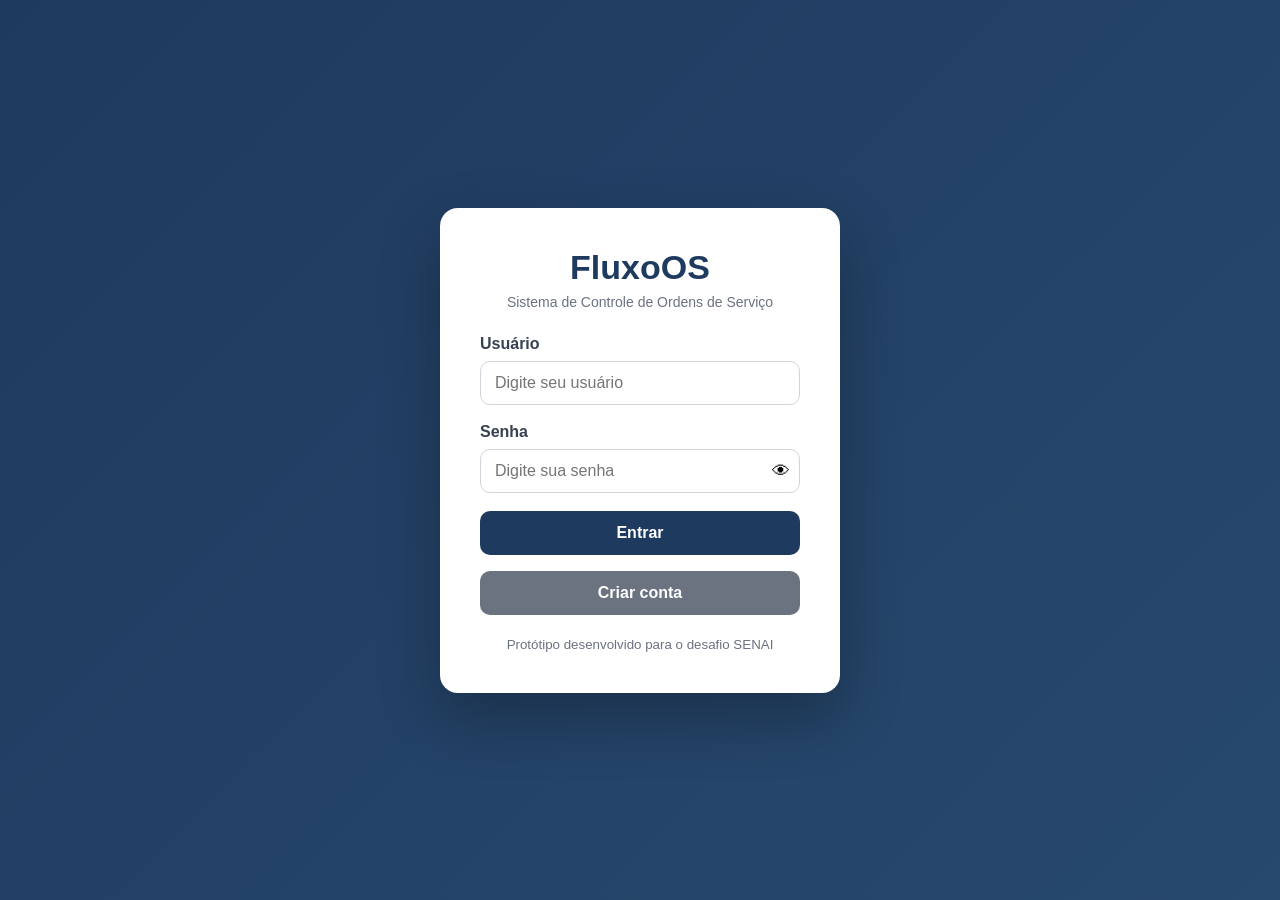
==== commit 8cff0568: "Add files via upload" ====
--- a/index.html
+++ b/index.html
@@ -1,94 +1,352 @@
-<!doctype html>
-<html lang="pt-BR">
-  <head>
-    <meta charset="UTF-8" />
-    <meta name="viewport" content="width=device-width, initial-scale=1.0" />
-
-    <title>FluxoOS - Login</title>
-
-    <link rel="stylesheet" href="style.css" />
-  </head>
-
-  <body class="login-body">
-
-    <div class="login-container">
-
-      <div class="login-card">
-
-        <div class="logo-area">
-          <h1>FluxoOS</h1>
-          <p>Sistema de Controle de Ordens de Serviço</p>
-        </div>
-
-        <form id="loginForm">
-
-          <div class="input-group">
-            <label for="usuario">Usuário</label>
-
-            <input
-              type="text"
-              id="usuario"
-              placeholder="Digite seu usuário"
-              required
-            />
-          </div>
-
-          <div class="input-group">
-            <label for="senha">Senha</label>
-
-            <input
-              type="password"
-              id="senha"
-              placeholder="Digite sua senha"
-              required
-            />
-          </div>
-
-          <button
-            type="submit"
-            class="btn-primary"
-          >
-            Entrar
-          </button>
-
-        </form>
-
-        <div class="login-footer">
-          <small>
-            Protótipo desenvolvido para o desafio SENAI
-          </small>
-        </div>
-
-      </div>
-
-    </div>
-
-    <script>
-      document
-        .getElementById("loginForm")
-        .addEventListener("submit", function (event) {
-
-          event.preventDefault();
-
-          const usuario =
-            document.getElementById("usuario").value.trim();
-
-          const senha =
-            document.getElementById("senha").value.trim();
-
-          if (!usuario || !senha) {
-            alert("Preencha usuário e senha.");
-            return;
-          }
-
-          localStorage.setItem(
-            "usuarioLogado",
-            usuario
-          );
-
-          window.location.href = "dashboard.html";
-        });
-    </script>
-
-  </body>
-</html>+<!doctype html>
+<html lang="pt-BR">
+  <head>
+    <meta charset="UTF-8" />
+    <meta name="viewport" content="width=device-width, initial-scale=1.0" />
+    <title>FluxoOS - Login</title>
+    <link rel="stylesheet" href="style.css" />
+  </head>
+  <body class="login-body">
+    <div class="login-container">
+      <div class="login-card">
+        <div class="logo-area">
+          <h1>FluxoOS</h1>
+          <p>Sistema de Controle de Ordens de Serviço</p>
+        </div>
+
+        <!-- =========================
+           LOGIN
+      ========================== -->
+        <div id="loginBox">
+          <form id="loginForm">
+            <div class="input-group">
+              <label>Usuário</label>
+              <input
+                type="text"
+                id="usuario"
+                placeholder="Digite seu usuário"
+                required
+              />
+            </div>
+
+            <div class="input-group">
+              <label>Senha</label>
+
+              <div style="position: relative">
+                <input
+                  type="password"
+                  id="senha"
+                  placeholder="Digite sua senha"
+                  required
+                  style="padding-right: 45px"
+                />
+
+                <button
+                  type="button"
+                  onclick="toggleSenha('senha', this)"
+                  style="
+                    position: absolute;
+                    right: 10px;
+                    top: 50%;
+                    transform: translateY(-50%);
+                    border: none;
+                    background: none;
+                    cursor: pointer;
+                    font-size: 18px;
+                  "
+                >
+                  👁
+                </button>
+              </div>
+            </div>
+
+            <button type="submit" class="btn-primary">Entrar</button>
+          </form>
+
+          <div style="margin-top: 16px; text-align: center">
+            <button
+              type="button"
+              class="btn-primary"
+              style="background: #6b7280"
+              onclick="mostrarCadastro()"
+            >
+              Criar conta
+            </button>
+          </div>
+
+          <div
+            id="loginError"
+            style="
+              display: none;
+              color: #dc2626;
+              margin-top: 15px;
+              text-align: center;
+              font-weight: 600;
+            "
+          >
+            Usuário ou senha incorretos.
+          </div>
+        </div>
+
+        <!-- =========================
+           CADASTRO
+      ========================== -->
+        <div id="cadastroBox" style="display: none">
+          <div class="input-group">
+            <label>Novo usuário</label>
+
+            <input
+              type="text"
+              id="novoUsuario"
+              placeholder="Escolha um usuário"
+            />
+          </div>
+
+          <div class="input-group">
+            <label>Nova senha</label>
+
+            <div style="position: relative">
+              <input
+                type="password"
+                id="novaSenha"
+                placeholder="Digite uma senha"
+                style="padding-right: 45px"
+              />
+
+              <button
+                type="button"
+                onclick="toggleSenha('novaSenha', this)"
+                style="
+                  position: absolute;
+                  right: 10px;
+                  top: 50%;
+                  transform: translateY(-50%);
+                  border: none;
+                  background: none;
+                  cursor: pointer;
+                  font-size: 18px;
+                "
+              >
+                👁
+              </button>
+            </div>
+          </div>
+
+          <div class="input-group">
+            <label>Confirmar senha</label>
+
+            <div style="position: relative">
+              <input
+                type="password"
+                id="confirmarSenha"
+                placeholder="Repita a senha"
+                style="padding-right: 45px"
+              />
+
+              <button
+                type="button"
+                onclick="toggleSenha('confirmarSenha', this)"
+                style="
+                  position: absolute;
+                  right: 10px;
+                  top: 50%;
+                  transform: translateY(-50%);
+                  border: none;
+                  background: none;
+                  cursor: pointer;
+                  font-size: 18px;
+                "
+              >
+                👁
+              </button>
+            </div>
+          </div>
+
+          <button type="button" class="btn-primary" onclick="criarConta()">
+            Criar conta
+          </button>
+
+          <div style="margin-top: 12px; text-align: center">
+            <button
+              type="button"
+              class="btn-primary"
+              style="background: #6b7280"
+              onclick="mostrarLogin()"
+            >
+              Voltar ao login
+            </button>
+          </div>
+
+          <div
+            id="cadastroError"
+            style="
+              display: none;
+              color: #dc2626;
+              margin-top: 15px;
+              text-align: center;
+              font-weight: 600;
+            "
+          ></div>
+        </div>
+
+        <div class="login-footer">
+          <small>Protótipo desenvolvido para o desafio SENAI</small>
+        </div>
+      </div>
+    </div>
+
+    <script>
+      // =========================
+      // USUÁRIOS
+      // =========================
+
+      function obterUsuarios() {
+        return JSON.parse(localStorage.getItem("fluxoOSUsuarios")) || {};
+      }
+
+      function salvarUsuarios(usuarios) {
+        localStorage.setItem("fluxoOSUsuarios", JSON.stringify(usuarios));
+      }
+
+      // Conta padrão
+      (function () {
+        const usuarios = obterUsuarios();
+
+        if (!usuarios.admin) {
+          usuarios.admin = "fluxo123";
+
+          salvarUsuarios(usuarios);
+        }
+      })();
+
+      // =========================
+      // MOSTRAR / OCULTAR SENHA
+      // =========================
+
+      function toggleSenha(id, botao) {
+        const input = document.getElementById(id);
+
+        if (input.type === "password") {
+          input.type = "text";
+
+          botao.textContent = "🙈";
+        } else {
+          input.type = "password";
+
+          botao.textContent = "👁";
+        }
+      }
+
+      // =========================
+      // ALTERNAR TELAS
+      // =========================
+
+      function mostrarCadastro() {
+        document.getElementById("loginBox").style.display = "none";
+
+        document.getElementById("cadastroBox").style.display = "block";
+      }
+
+      function mostrarLogin() {
+        document.getElementById("cadastroBox").style.display = "none";
+
+        document.getElementById("loginBox").style.display = "block";
+      }
+
+      // =========================
+      // LOGIN
+      // =========================
+
+      document
+        .getElementById("loginForm")
+        .addEventListener("submit", function (e) {
+          e.preventDefault();
+
+          const usuario = document.getElementById("usuario").value.trim();
+
+          const senha = document.getElementById("senha").value;
+
+          const usuarios = obterUsuarios();
+
+          if (usuarios[usuario] && usuarios[usuario] === senha) {
+            localStorage.setItem("usuarioLogado", usuario);
+
+            localStorage.setItem("fluxoOSAutenticado", "true");
+
+            window.location.href = "dashboard.html";
+          } else {
+            document.getElementById("loginError").style.display = "block";
+          }
+        });
+
+      // =========================
+      // CRIAR CONTA
+      // =========================
+
+      function criarConta() {
+        const usuario = document.getElementById("novoUsuario").value.trim();
+
+        const senha = document.getElementById("novaSenha").value;
+
+        const confirmar = document.getElementById("confirmarSenha").value;
+
+        const erro = document.getElementById("cadastroError");
+
+        erro.style.display = "none";
+
+        if (!usuario || !senha || !confirmar) {
+          erro.textContent = "Preencha todos os campos.";
+
+          erro.style.display = "block";
+
+          return;
+        }
+
+        if (usuario.toLowerCase() === senha.toLowerCase()) {
+          erro.textContent = "A senha não pode ser igual ao nome de usuário.";
+
+          erro.style.display = "block";
+
+          return;
+        }
+
+        if (senha !== confirmar) {
+          erro.textContent = "As senhas não coincidem.";
+
+          erro.style.display = "block";
+
+          return;
+        }
+
+        const usuarios = obterUsuarios();
+
+        if (usuarios[usuario]) {
+          erro.textContent = "Esse usuário já existe.";
+
+          erro.style.display = "block";
+
+          return;
+        }
+
+        usuarios[usuario] = senha;
+
+        salvarUsuarios(usuarios);
+
+        alert("Conta criada com sucesso! Faça login para continuar.");
+
+        document.getElementById("novoUsuario").value = "";
+        document.getElementById("novaSenha").value = "";
+        document.getElementById("confirmarSenha").value = "";
+
+        mostrarLogin();
+      }
+
+      // Sempre iniciar pela tela de login (bom para apresentações/pitch)
+      window.addEventListener("DOMContentLoaded", function () {
+        localStorage.removeItem("fluxoOSAutenticado");
+        localStorage.removeItem("usuarioLogado");
+        localStorage.removeItem("osSelecionada");
+      });
+    </script>
+  </body>
+</html>
--- a/style.css
+++ b/style.css
@@ -1,2340 +1,752 @@
-/* =========================================================
-   FLUXOOS
-   Industrial / Automotive Interface
-========================================================= */
-
-
-/* =========================================================
-   RESET
-========================================================= */
-
-* {
-  margin: 0;
-  padding: 0;
-  box-sizing: border-box;
-}
-
-
-:root {
-
-  --background: #eef2f6;
-
-  --surface: #ffffff;
-
-  --surface-soft: #f7f9fb;
-
-  --primary: #173b63;
-
-  --primary-dark: #102d4c;
-
-  --primary-light: #285b87;
-
-  --accent: #e4a52a;
-
-  --text: #18212b;
-
-  --muted: #6b7280;
-
-  --border: #dce3ea;
-
-  --success: #16834b;
-
-  --warning: #d88e15;
-
-  --danger: #c83d3d;
-
-  --info: #2875b3;
-
-  --shadow-sm:
-    0 3px 12px rgba(15, 23, 42, 0.06);
-
-  --shadow-md:
-    0 10px 30px rgba(15, 23, 42, 0.09);
-
-  --shadow-lg:
-    0 20px 50px rgba(15, 23, 42, 0.16);
-
-  --radius: 14px;
-
-}
-
-
-body {
-
-  min-height: 100vh;
-
-  background:
-    radial-gradient(
-      circle at 90% 0%,
-      rgba(40, 91, 135, 0.08),
-      transparent 30%
-    ),
-    var(--background);
-
-  color: var(--text);
-
-  font-family:
-    "Inter",
-    Arial,
-    Helvetica,
-    sans-serif;
-
-}
-
-
-/* =========================================================
-   LOGIN
-========================================================= */
-
-.login-body {
-
-  min-height: 100vh;
-
-  display: flex;
-
-  align-items: center;
-
-  justify-content: center;
-
-  position: relative;
-
-  overflow: hidden;
-
-  background:
-    linear-gradient(
-      135deg,
-      #102b46,
-      #173b63 60%,
-      #245b87
-    );
-
-}
-
-
-.login-body::before {
-
-  content: "";
-
-  position: absolute;
-
-  width: 650px;
-  height: 650px;
-
-  border:
-    1px solid
-    rgba(255, 255, 255, 0.07);
-
-  border-radius: 50%;
-
-  right: -280px;
-  top: -280px;
-
-}
-
-
-.login-body::after {
-
-  content: "";
-
-  position: absolute;
-
-  width: 500px;
-  height: 500px;
-
-  border:
-    1px solid
-    rgba(255, 255, 255, 0.05);
-
-  border-radius: 50%;
-
-  left: -260px;
-  bottom: -260px;
-
-}
-
-
-.login-container {
-
-  width: 100%;
-
-  padding: 20px;
-
-  display: flex;
-
-  justify-content: center;
-
-  position: relative;
-
-  z-index: 2;
-
-}
-
-
-.login-card {
-
-  width: 410px;
-
-  padding: 44px;
-
-  background:
-    rgba(255, 255, 255, 0.98);
-
-  border-radius: 20px;
-
-  box-shadow:
-    var(--shadow-lg);
-
-  animation:
-    fadeIn
-    0.5s
-    ease;
-
-}
-
-
-.logo-area {
-
-  text-align: center;
-
-  margin-bottom: 32px;
-
-}
-
-
-.logo-area h1 {
-
-  color: var(--primary);
-
-  font-size: 38px;
-
-  font-weight: 800;
-
-  letter-spacing: -1.5px;
-
-}
-
-
-.logo-area h1::after {
-
-  content: "";
-
-  display: block;
-
-  width: 40px;
-  height: 4px;
-
-  margin: 11px auto 0;
-
-  background: var(--accent);
-
-  border-radius: 10px;
-
-}
-
-
-.logo-area p {
-
-  margin-top: 9px;
-
-  color: var(--muted);
-
-  font-size: 13px;
-
-}
-
-
-.input-group {
-
-  margin-bottom: 20px;
-
-}
-
-
-.input-group label {
-
-  display: block;
-
-  margin-bottom: 8px;
-
-  color: #374151;
-
-  font-size: 13px;
-
-  font-weight: 700;
-
-}
-
-
-.input-group input {
-
-  width: 100%;
-
-  padding: 13px 15px;
-
-  background: #f8fafc;
-
-  border:
-    1px solid
-    var(--border);
-
-  border-radius: 10px;
-
-  outline: none;
-
-  font-family: inherit;
-
-  transition: 0.2s;
-
-}
-
-
-.input-group input:focus {
-
-  background: white;
-
-  border-color:
-    var(--primary);
-
-  box-shadow:
-    0 0 0 4px
-    rgba(23, 59, 99, 0.1);
-
-}
-
-
-.login-footer {
-
-  margin-top: 22px;
-
-  text-align: center;
-
-  color: #9ca3af;
-
-}
-
-
-/* =========================================================
-   HEADER
-========================================================= */
-
-header {
-
-  height: 72px;
-
-  padding:
-    0 34px;
-
-  display: flex;
-
-  align-items: center;
-
-  justify-content: space-between;
-
-  background:
-    linear-gradient(
-      100deg,
-      #112e4b,
-      #173b63 60%,
-      #20567f
-    );
-
-  color: white;
-
-  box-shadow:
-    0 5px 20px
-    rgba(15, 23, 42, 0.16);
-
-}
-
-
-header h2 {
-
-  display: flex;
-
-  align-items: center;
-
-  gap: 10px;
-
-  font-size: 22px;
-
-  font-weight: 800;
-
-}
-
-
-header h2::before {
-
-  content: "";
-
-  width: 6px;
-  height: 26px;
-
-  background: var(--accent);
-
-  border-radius: 5px;
-
-}
-
-
-header nav {
-
-  display: flex;
-
-  gap: 5px;
-
-}
-
-
-header nav a {
-
-  padding:
-    9px 14px;
-
-  color:
-    rgba(255, 255, 255, 0.78);
-
-  text-decoration: none;
-
-  font-size: 13px;
-
-  font-weight: 600;
-
-  border-radius: 8px;
-
-  transition: 0.2s;
-
-}
-
-
-header nav a:hover {
-
-  color: white;
-
-  background:
-    rgba(255, 255, 255, 0.1);
-
-}
-
-
-/* =========================================================
-   MAIN
-========================================================= */
-
-main {
-
-  width:
-    min(1500px, 100%);
-
-  margin:
-    0 auto;
-
-  padding:
-    38px 34px 60px;
-
-  animation:
-    fadeIn
-    0.35s
-    ease;
-
-}
-
-
-.page-heading {
-
-  margin-bottom: 28px;
-
-}
-
-
-.page-label {
-
-  display: block;
-
-  margin-bottom: 7px;
-
-  color:
-    var(--accent);
-
-  font-size: 10px;
-
-  font-weight: 800;
-
-  letter-spacing: 1.4px;
-
-}
-
-
-main h1 {
-
-  color:
-    var(--primary);
-
-  font-size: 28px;
-
-  font-weight: 800;
-
-  letter-spacing: -0.7px;
-
-}
-
-
-.page-heading h1::after {
-
-  content: "";
-
-  display: block;
-
-  width: 42px;
-  height: 4px;
-
-  margin-top: 9px;
-
-  background:
-    var(--accent);
-
-  border-radius: 10px;
-
-}
-
-
-.page-description {
-
-  margin-top: 10px;
-
-  color:
-    var(--muted);
-
-  font-size: 13px;
-
-}
-
-
-/* =========================================================
-   CARDS
-========================================================= */
-
-.cards {
-
-  display: grid;
-
-  grid-template-columns:
-    repeat(5, 1fr);
-
-  gap: 16px;
-
-  margin-bottom: 25px;
-
-}
-
-
-.card {
-
-  min-height: 125px;
-
-  padding: 22px;
-
-  display: flex;
-
-  align-items: center;
-
-  gap: 17px;
-
-  position: relative;
-
-  overflow: hidden;
-
-  background:
-    var(--surface);
-
-  border:
-    1px solid
-    var(--border);
-
-  border-radius:
-    var(--radius);
-
-  box-shadow:
-    var(--shadow-sm);
-
-  transition: 0.2s;
-
-}
-
-
-.card:hover {
-
-  transform:
-    translateY(-4px);
-
-  box-shadow:
-    var(--shadow-md);
-
-}
-
-
-.card::after {
-
-  content: "";
-
-  position: absolute;
-
-  width: 70px;
-  height: 70px;
-
-  border-radius: 50%;
-
-  right: -25px;
-  bottom: -25px;
-
-  background:
-    rgba(23, 59, 99, 0.035);
-
-}
-
-
-.card-icon {
-
-  width: 42px;
-  height: 42px;
-
-  display: flex;
-
-  align-items: center;
-
-  justify-content: center;
-
-  flex-shrink: 0;
-
-  border-radius: 10px;
-
-  background:
-    rgba(23, 59, 99, 0.09);
-
-  color:
-    var(--primary);
-
-  font-size: 12px;
-
-  font-weight: 800;
-
-}
-
-
-.card h3 {
-
-  color:
-    var(--primary);
-
-  font-size: 31px;
-
-  line-height: 1;
-
-  font-weight: 800;
-
-}
-
-
-.card p {
-
-  margin-top: 8px;
-
-  color:
-    var(--muted);
-
-  font-size: 10px;
-
-  font-weight: 700;
-
-  text-transform:
-    uppercase;
-
-  letter-spacing:
-    0.5px;
-
-}
-
-
-/* =========================================================
-   DASHBOARD ACTIONS
-========================================================= */
-
-.dashboard-actions {
-
-  display: flex;
-
-  gap: 10px;
-
-  margin-bottom: 22px;
-
-}
-
-
-.action-button {
-
-  width: auto !important;
-
-  display: inline-flex;
-
-  align-items: center;
-
-  justify-content: center;
-
-  text-decoration: none;
-
-}
-
-
-/* =========================================================
-   BUTTONS
-========================================================= */
-
-.btn-primary {
-
-  padding:
-    12px 18px;
-
-  border: none;
-
-  border-radius: 9px;
-
-  background:
-    linear-gradient(
-      135deg,
-      var(--primary),
-      var(--primary-light)
-    );
-
-  color: white;
-
-  font-family: inherit;
-
-  font-size: 13px;
-
-  font-weight: 700;
-
-  cursor: pointer;
-
-  box-shadow:
-    0 5px 14px
-    rgba(23, 59, 99, 0.18);
-
-  transition: 0.2s;
-
-}
-
-
-.btn-primary:hover {
-
-  transform:
-    translateY(-2px);
-
-  box-shadow:
-    0 9px 20px
-    rgba(23, 59, 99, 0.25);
-
-}
-
-
-.btn-secondary {
-
-  padding:
-    12px 18px;
-
-  border:
-    1px solid
-    var(--border);
-
-  border-radius: 9px;
-
-  background:
-    var(--surface);
-
-  color:
-    var(--primary);
-
-  font-family: inherit;
-
-  font-size: 13px;
-
-  font-weight: 700;
-
-  cursor: pointer;
-
-  text-decoration: none;
-
-  transition: 0.2s;
-
-}
-
-
-.btn-secondary:hover {
-
-  background:
-    #f3f6f9;
-
-  border-color:
-    #c3cdd7;
-
-  transform:
-    translateY(-1px);
-
-}
-
-
-/* =========================================================
-   BOX
-========================================================= */
-
-.box {
-
-  margin-bottom: 22px;
-
-  padding: 24px;
-
-  background:
-    var(--surface);
-
-  border:
-    1px solid
-    var(--border);
-
-  border-radius:
-    var(--radius);
-
-  box-shadow:
-    var(--shadow-sm);
-
-}
-
-
-.section-title {
-
-  margin-bottom: 18px;
-
-}
-
-
-.section-label {
-
-  display: block;
-
-  margin-bottom: 5px;
-
-  color:
-    var(--accent);
-
-  font-size: 9px;
-
-  font-weight: 800;
-
-  letter-spacing: 1.2px;
-
-}
-
-
-.section-title h2 {
-
-  color:
-    var(--primary);
-
-  font-size: 17px;
-
-  font-weight: 750;
-
-}
-
-
-/* =========================================================
-   SEARCH
-========================================================= */
-
-.search-wrapper {
-
-  position: relative;
-
-}
-
-
-.search-wrapper input {
-
-  width: 100%;
-
-  padding:
-    13px 15px 13px 42px;
-
-  background:
-    #f8fafc;
-
-  border:
-    1px solid
-    var(--border);
-
-  border-radius: 9px;
-
-  outline: none;
-
-  font-family: inherit;
-
-  transition: 0.2s;
-
-}
-
-
-.search-wrapper input:focus {
-
-  background: white;
-
-  border-color:
-    var(--primary);
-
-  box-shadow:
-    0 0 0 4px
-    rgba(23, 59, 99, 0.08);
-
-}
-
-
-.search-icon {
-
-  position: absolute;
-
-  left: 15px;
-  top: 50%;
-
-  transform:
-    translateY(-50%);
-
-  color:
-    var(--muted);
-
-  font-size: 18px;
-
-}
-
-
-/* =========================================================
-   TABLE
-========================================================= */
-
-.table-container {
-
-  position: relative;
-
-  background:
-    var(--surface);
-
-  border:
-    1px solid
-    var(--border);
-
-  border-radius:
-    var(--radius);
-
-  overflow: hidden;
-
-  box-shadow:
-    var(--shadow-sm);
-
-}
-
-
-table {
-
-  width: 100%;
-
-  border-collapse:
-    collapse;
-
-}
-
-
-thead {
-
-  background:
-    #162f4b;
-
-}
-
-
-th {
-
-  padding:
-    14px 16px;
-
-  color:
-    rgba(255,255,255,0.9);
-
-  text-align:
-    left;
-
-  font-size:
-    10px;
-
-  font-weight:
-    700;
-
-  text-transform:
-    uppercase;
-
-  letter-spacing:
-    0.7px;
-
-}
-
-
-td {
-
-  padding:
-    15px 16px;
-
-  color:
-    #374151;
-
-  font-size:
-    13px;
-
-  border-bottom:
-    1px solid
-    #edf0f3;
-
-}
-
-
-tbody tr {
-
-  transition:
-    background
-    0.15s;
-
-}
-
-
-tbody tr:hover {
-
-  background:
-    #f7f9fb;
-
-}
-
-
-tbody tr:last-child td {
-
-  border-bottom:
-    none;
-
-}
-
-
-tbody td:first-child {
-
-  color:
-    var(--primary);
-
-  font-weight:
-    800;
-
-}
-
-
-/* =========================================================
-   TABLE ACTION
-========================================================= */
-
-.table-action {
-
-  padding:
-    7px 13px;
-
-  border:
-    1px solid
-    #ccd5de;
-
-  border-radius:
-    7px;
-
-  background:
-    #f8fafc;
-
-  color:
-    var(--primary);
-
-  font-family:
-    inherit;
-
-  font-size:
-    11px;
-
-  font-weight:
-    700;
-
-  cursor:
-    pointer;
-
-  transition:
-    0.2s;
-
-}
-
-
-.table-action:hover {
-
-  color:
-    white;
-
-  background:
-    var(--primary);
-
-  border-color:
-    var(--primary);
-
-}
-
-
-/* =========================================================
-   STATUS BADGES
-========================================================= */
-
-.status-badge {
-
-  display:
-    inline-flex;
-
-  align-items:
-    center;
-
-  gap:
-    6px;
-
-  padding:
-    6px 9px;
-
-  border-radius:
-    999px;
-
-  font-size:
-    10px;
-
-  font-weight:
-    700;
-
-}
-
-
-.status-badge::before {
-
-  content:
-    "";
-
-  width:
-    6px;
-
-  height:
-    6px;
-
-  border-radius:
-    50%;
-
-  background:
-    currentColor;
-
-}
-
-
-.status-received {
-
-  color:
-    #286a9d;
-
-  background:
-    rgba(40, 106, 157, 0.1);
-
-}
-
-
-.status-triage {
-
-  color:
-    #8b6515;
-
-  background:
-    rgba(217, 144, 22, 0.12);
-
-}
-
-
-.status-budget {
-
-  color:
-    #6b4e9d;
-
-  background:
-    rgba(107, 78, 157, 0.1);
-
-}
-
-
-.status-approval {
-
-  color:
-    #bd4c38;
-
-  background:
-    rgba(189, 76, 56, 0.1);
-
-}
-
-
-.status-workshop {
-
-  color:
-    var(--success);
-
-  background:
-    rgba(22, 131, 75, 0.1);
-
-}
-
-
-/* =========================================================
-   PRIORITY
-========================================================= */
-
-.priority-badge {
-
-  display:
-    inline-block;
-
-  padding:
-    5px 8px;
-
-  border-radius:
-    6px;
-
-  font-size:
-    10px;
-
-  font-weight:
-    700;
-
-}
-
-
-.priority-baixa {
-
-  color:
-    #52606d;
-
-  background:
-    #edf1f4;
-
-}
-
-
-.priority-média {
-
-  color:
-    #866415;
-
-  background:
-    #fff4d7;
-
-}
-
-
-.priority-alta {
-
-  color:
-    #a24726;
-
-  background:
-    #ffe6dd;
-
-}
-
-
-.priority-urgente {
-
-  color:
-    #a52c2c;
-
-  background:
-    #ffe0e0;
-
-}
-
-
-/* =========================================================
-   EMPTY STATE
-========================================================= */
-
-.empty-state {
-
-  min-height:
-    260px;
-
-  display:
-    none;
-
-  flex-direction:
-    column;
-
-  align-items:
-    center;
-
-  justify-content:
-    center;
-
-  text-align:
-    center;
-
-}
-
-
-.empty-icon {
-
-  width:
-    48px;
-
-  height:
-    48px;
-
-  display:
-    flex;
-
-  align-items:
-    center;
-
-  justify-content:
-    center;
-
-  margin-bottom:
-    12px;
-
-  border-radius:
-    50%;
-
-  background:
-    rgba(22, 131, 75, 0.1);
-
-  color:
-    var(--success);
-
-  font-weight:
-    800;
-
-}
-
-
-.empty-state h3 {
-
-  color:
-    var(--primary);
-
-  font-size:
-    15px;
-
-}
-
-
-.empty-state p {
-
-  margin-top:
-    5px;
-
-  color:
-    var(--muted);
-
-  font-size:
-    12px;
-
-}
-
-
-/* =========================================================
-   FORM
-========================================================= */
-
-.form-os {
-
-  width:
-    min(900px, 100%);
-
-  padding:
-    32px;
-
-  background:
-    var(--surface);
-
-  border:
-    1px solid
-    var(--border);
-
-  border-radius:
-    var(--radius);
-
-  box-shadow:
-    var(--shadow-sm);
-
-}
-
-
-.form-section {
-
-  padding-bottom:
-    28px;
-
-  margin-bottom:
-    28px;
-
-  border-bottom:
-    1px solid
-    #edf0f3;
-
-}
-
-
-.form-section:last-of-type {
-
-  margin-bottom:
-    0;
-
-}
-
-
-.form-section-header {
-
-  display:
-    flex;
-
-  align-items:
-    center;
-
-  gap:
-    12px;
-
-  margin-bottom:
-    18px;
-
-}
-
-
-.section-number {
-
-  width:
-    34px;
-
-  height:
-    34px;
-
-  display:
-    flex;
-
-  align-items:
-    center;
-
-  justify-content:
-    center;
-
-  flex-shrink:
-    0;
-
-  border-radius:
-    9px;
-
-  background:
-    rgba(23, 59, 99, 0.09);
-
-  color:
-    var(--primary);
-
-  font-size:
-    10px;
-
-  font-weight:
-    800;
-
-}
-
-
-.form-section-header h2 {
-
-  color:
-    var(--primary);
-
-  font-size:
-    16px;
-
-}
-
-
-.form-section-header p {
-
-  margin-top:
-    3px;
-
-  color:
-    var(--muted);
-
-  font-size:
-    11px;
-
-}
-
-
-.form-row {
-
-  display:
-    grid;
-
-  grid-template-columns:
-    1fr 1fr;
-
-  gap:
-    20px;
-
-}
-
-
-.form-os label {
-
-  display:
-    block;
-
-  margin-bottom:
-    7px;
-
-  color:
-    #374151;
-
-  font-size:
-    12px;
-
-  font-weight:
-    700;
-
-}
-
-
-.form-os input,
-.form-os select,
-.form-os textarea {
-
-  width:
-    100%;
-
-  padding:
-    12px 14px;
-
-  background:
-    #f8fafc;
-
-  border:
-    1px solid
-    var(--border);
-
-  border-radius:
-    9px;
-
-  outline:
-    none;
-
-  color:
-    var(--text);
-
-  font-family:
-    inherit;
-
-  font-size:
-    13px;
-
-  transition:
-    0.2s;
-
-}
-
-
-.form-os input:focus,
-.form-os select:focus,
-.form-os textarea:focus {
-
-  background:
-    white;
-
-  border-color:
-    var(--primary);
-
-  box-shadow:
-    0 0 0 4px
-    rgba(23, 59, 99, 0.08);
-
-}
-
-
-.form-os textarea {
-
-  resize:
-    vertical;
-
-  min-height:
-    130px;
-
-}
-
-
-/* =========================================================
-   CHECKLIST
-========================================================= */
-
-.checklist {
-
-  display:
-    grid;
-
-  grid-template-columns:
-    1fr 1fr;
-
-  gap:
-    9px;
-
-}
-
-
-.checklist label {
-
-  margin:
-    0 !important;
-
-  padding:
-    12px;
-
-  background:
-    #f8fafc;
-
-  border:
-    1px solid
-    var(--border);
-
-  border-radius:
-    8px;
-
-  cursor:
-    pointer;
-
-  transition:
-    0.2s;
-
-}
-
-
-.checklist label:hover {
-
-  background:
-    #f1f5f8;
-
-  border-color:
-    #bdc8d2;
-
-}
-
-
-.checklist input {
-
-  width:
-    auto !important;
-
-  margin-right:
-    7px;
-
-  accent-color:
-    var(--primary);
-
-}
-
-
-/* =========================================================
-   FORM ACTIONS
-========================================================= */
-
-.form-actions {
-
-  display:
-    flex;
-
-  gap:
-    10px;
-
-  margin-top:
-    25px;
-
-}
-
-
-.form-actions .btn-primary,
-.form-actions .btn-secondary {
-
-  width:
-    auto;
-
-}
-
-
-/* =========================================================
-   DETAILS
-========================================================= */
-
-.details-grid {
-
-  display:
-    grid;
-
-  grid-template-columns:
-    1fr 1fr;
-
-  gap:
-    20px;
-
-}
-
-
-.details-list {
-
-  display:
-    grid;
-
-  grid-template-columns:
-    1fr 1fr;
-
-  gap:
-    10px;
-
-}
-
-
-.detail-item {
-
-  padding:
-    13px;
-
-  background:
-    #f8fafc;
-
-  border:
-    1px solid
-    #edf0f3;
-
-  border-radius:
-    8px;
-
-}
-
-
-.detail-item span {
-
-  display:
-    block;
-
-  margin-bottom:
-    5px;
-
-  color:
-    var(--muted);
-
-  font-size:
-    10px;
-
-  font-weight:
-    600;
-
-  text-transform:
-    uppercase;
-
-}
-
-
-.detail-item strong {
-
-  color:
-    var(--primary);
-
-  font-size:
-    13px;
-
-}
-
-
-.observations {
-
-  padding:
-    15px;
-
-  background:
-    #f8fafc;
-
-  border:
-    1px solid
-    #edf0f3;
-
-  border-radius:
-    9px;
-
-  color:
-    #4b5563;
-
-  font-size:
-    13px;
-
-  line-height:
-    1.6;
-
-}
-
-
-/* =========================================================
-   DETAILS CHECKLIST
-========================================================= */
-
-.details-checklist {
-
-  display:
-    flex;
-
-  flex-wrap:
-    wrap;
-
-  gap:
-    8px;
-
-}
-
-
-.checklist-result {
-
-  display:
-    flex;
-
-  align-items:
-    center;
-
-  gap:
-    7px;
-
-  padding:
-    8px 11px;
-
-  background:
-    rgba(22, 131, 75, 0.08);
-
-  border:
-    1px solid
-    rgba(22, 131, 75, 0.15);
-
-  border-radius:
-    7px;
-
-  color:
-    var(--success);
-
-  font-size:
-    11px;
-
-  font-weight:
-    700;
-
-}
-
-
-.checklist-result span {
-
-  font-size:
-    13px;
-
-}
-
-
-.checklist-empty {
-
-  color:
-    var(--muted);
-
-  font-size:
-    12px;
-
-}
-
-
-/* =========================================================
-   STATUS CONTROL
-========================================================= */
-
-.status-control {
-
-  display:
-    flex;
-
-  gap:
-    10px;
-
-}
-
-
-.status-control select {
-
-  flex:
-    1;
-
-  padding:
-    12px 14px;
-
-  border:
-    1px solid
-    var(--border);
-
-  border-radius:
-    9px;
-
-  background:
-    #f8fafc;
-
-  color:
-    var(--text);
-
-  font-family:
-    inherit;
-
-  outline:
-    none;
-
-}
-
-
-.status-warning {
-
-  margin-top:
-    14px;
-
-  padding:
-    12px;
-
-  background:
-    #fff8e7;
-
-  border:
-    1px solid
-    #f1dda5;
-
-  border-radius:
-    8px;
-
-  color:
-    #735818;
-
-  font-size:
-    11px;
-
-  line-height:
-    1.5;
-
-}
-
-
-/* =========================================================
-   DELETE
-========================================================= */
-
-.danger-zone {
-
-  margin-bottom:
-    22px;
-
-  padding:
-    22px;
-
-  display:
-    flex;
-
-  align-items:
-    center;
-
-  justify-content:
-    space-between;
-
-  gap:
-    20px;
-
-  background:
-    #fff;
-
-  border:
-    1px solid
-    #efcaca;
-
-  border-radius:
-    var(--radius);
-
-}
-
-
-.danger-zone h2 {
-
-  margin-bottom:
-    5px;
-
-  color:
-    #a52e2e;
-
-  font-size:
-    16px;
-
-}
-
-
-.danger-zone p {
-
-  color:
-    var(--muted);
-
-  font-size:
-    12px;
-
-}
-
-
-.danger-label {
-
-  color:
-    #c83d3d;
-
-}
-
-
-.btn-danger {
-
-  padding:
-    11px 16px;
-
-  flex-shrink:
-    0;
-
-  border:
-    none;
-
-  border-radius:
-    8px;
-
-  background:
-    var(--danger);
-
-  color:
-    white;
-
-  font-family:
-    inherit;
-
-  font-size:
-    12px;
-
-  font-weight:
-    700;
-
-  cursor:
-    pointer;
-
-  transition:
-    0.2s;
-
-}
-
-
-.btn-danger:hover {
-
-  background:
-    #a92f2f;
-
-  transform:
-    translateY(-1px);
-
-}
-
-
-/* =========================================================
-   BACK LINK
-========================================================= */
-
-.back-link {
-
-  display:
-    inline-block;
-
-  color:
-    var(--primary);
-
-  font-size:
-    13px;
-
-  font-weight:
-    700;
-
-  text-decoration:
-    none;
-
-}
-
-
-.back-link:hover {
-
-  text-decoration:
-    underline;
-
-}
-
-
-/* =========================================================
-   ANIMATION
-========================================================= */
-
-@keyframes fadeIn {
-
-  from {
-
-    opacity:
-      0;
-
-    transform:
-      translateY(15px);
-
-  }
-
-  to {
-
-    opacity:
-      1;
-
-    transform:
-      translateY(0);
-
-  }
-
-}
-
-
-/* =========================================================
-   SCROLLBAR
-========================================================= */
-
-::-webkit-scrollbar {
-
-  width:
-    9px;
-
-}
-
-
-::-webkit-scrollbar-track {
-
-  background:
-    #e7ecf1;
-
-}
-
-
-::-webkit-scrollbar-thumb {
-
-  background:
-    #aeb9c5;
-
-  border-radius:
-    10px;
-
-}
-
-
-::-webkit-scrollbar-thumb:hover {
-
-  background:
-    #8d9aa8;
-
-}
-
-
-/* =========================================================
-   RESPONSIVE
-========================================================= */
-
-@media (max-width: 1100px) {
-
-  .cards {
-
-    grid-template-columns:
-      repeat(3, 1fr);
-
-  }
-
-}
-
-
-@media (max-width: 800px) {
-
-  header {
-
-    height:
-      auto;
-
-    padding:
-      18px 20px;
-
-    flex-direction:
-      column;
-
-    gap:
-      12px;
-
-  }
-
-
-  header nav {
-
-    flex-wrap:
-      wrap;
-
-    justify-content:
-      center;
-
-  }
-
-
-  main {
-
-    padding:
-      25px 18px 45px;
-
-  }
-
-
-  .cards {
-
-    grid-template-columns:
-      repeat(2, 1fr);
-
-  }
-
-
-  .form-row,
-  .details-grid {
-
-    grid-template-columns:
-      1fr;
-
-  }
-
-
-  .form-os {
-
-    padding:
-      22px;
-
-  }
-
-
-  .status-control {
-
-    flex-direction:
-      column;
-
-  }
-
-
-  .danger-zone {
-
-    flex-direction:
-      column;
-
-    align-items:
-      flex-start;
-
-  }
-
-}
-
-
-@media (max-width: 520px) {
-
-  .cards {
-
-    grid-template-columns:
-      1fr;
-
-  }
-
-
-  .checklist,
-  .details-list {
-
-    grid-template-columns:
-      1fr;
-
-  }
-
-
-  .dashboard-actions {
-
-    flex-direction:
-      column;
-
-  }
-
-
-  .dashboard-actions .action-button {
-
-    width:
-      100% !important;
-
-  }
-
-
-  .form-actions {
-
-    flex-direction:
-      column;
-
-  }
-
-
-  .form-actions .btn-primary,
-  .form-actions .btn-secondary {
-
-    width:
-      100%;
-
-    text-align:
-      center;
-
-  }
-
-
-  .login-card {
-
-    width:
-      100%;
-
-    padding:
-      30px 24px;
-
-  }
-
-
-  table {
-
-    min-width:
-      850px;
-
-  }
-
-
-  .table-container {
-
-    overflow-x:
-      auto;
-
-  }
-
-}+* {
+  margin: 0;
+  padding: 0;
+  box-sizing: border-box;
+  font-family: Arial, Helvetica, sans-serif;
+}
+body {
+  background: #eef2f7;
+  color: #1f2937;
+  min-height: 100vh;
+}
+button,
+input,
+select,
+textarea {
+  font: inherit;
+}
+button {
+  cursor: pointer;
+}
+.login-body {
+  display: flex;
+  justify-content: center;
+  align-items: center;
+  min-height: 100vh;
+  background: linear-gradient(135deg, #1f3a5f, #27496d);
+  padding: 24px;
+}
+.login-container {
+  width: 100%;
+  display: flex;
+  justify-content: center;
+}
+.login-card {
+  background: #fff;
+  width: 400px;
+  padding: 40px;
+  border-radius: 18px;
+  box-shadow: 0 24px 60px rgba(0, 0, 0, 0.28);
+  animation: fadeIn 0.5s ease;
+}
+.logo-area {
+  text-align: center;
+  margin-bottom: 25px;
+}
+.logo-mark,
+.brand-mark {
+  display: inline-flex;
+  align-items: center;
+  justify-content: center;
+  background: #1f3a5f;
+  color: #fff;
+  font-weight: 800;
+}
+.logo-mark {
+  width: 52px;
+  height: 52px;
+  border-radius: 14px;
+  font-size: 25px;
+  margin-bottom: 12px;
+}
+.logo-area h1 {
+  color: #1f3a5f;
+  font-size: 34px;
+  margin-bottom: 7px;
+}
+.logo-area p {
+  color: #6b7280;
+  font-size: 14px;
+}
+.auth-tabs {
+  display: grid;
+  grid-template-columns: 1fr 1fr;
+  background: #eef2f7;
+  border-radius: 10px;
+  padding: 4px;
+  margin-bottom: 22px;
+}
+.auth-tab {
+  border: 0;
+  background: transparent;
+  padding: 10px;
+  border-radius: 8px;
+  color: #6b7280;
+  font-weight: 700;
+}
+.auth-tab.active {
+  background: #fff;
+  color: #1f3a5f;
+  box-shadow: 0 3px 10px rgba(0, 0, 0, 0.08);
+}
+.input-group {
+  margin-bottom: 18px;
+}
+.input-group label,
+.form-os label,
+.about-grid label {
+  display: block;
+  margin-bottom: 8px;
+  font-weight: 600;
+  color: #374151;
+}
+.input-group input,
+.form-os input,
+.form-os select,
+.form-os textarea,
+.status-panel select,
+.about-grid input,
+.about-grid select,
+.about-grid textarea {
+  width: 100%;
+  padding: 12px 14px;
+  border: 1px solid #d1d5db;
+  border-radius: 10px;
+  outline: none;
+  background: #fff;
+  transition: 0.2s;
+}
+.input-group input:focus,
+.form-os input:focus,
+.form-os select:focus,
+.form-os textarea:focus,
+.status-panel select:focus,
+.about-grid input:focus,
+.about-grid select:focus,
+.about-grid textarea:focus {
+  border-color: #1f3a5f;
+  box-shadow: 0 0 0 3px rgba(31, 58, 95, 0.13);
+}
+.btn-primary {
+  width: 100%;
+  padding: 13px;
+  border: 0;
+  border-radius: 10px;
+  background: #1f3a5f;
+  color: #fff;
+  font-weight: 700;
+  cursor: pointer;
+  transition: 0.2s;
+}
+.btn-primary:hover {
+  background: #27496d;
+  transform: translateY(-2px);
+}
+.login-footer {
+  text-align: center;
+  margin-top: 20px;
+  color: #6b7280;
+}
+.hidden {
+  display: none !important;
+}
+header {
+  background: #1f3a5f;
+  color: #fff;
+  display: flex;
+  justify-content: space-between;
+  align-items: center;
+  padding: 15px 30px;
+  box-shadow: 0 4px 14px rgba(0, 0, 0, 0.16);
+  position: sticky;
+  top: 0;
+  z-index: 20;
+}
+.brand {
+  display: flex;
+  align-items: center;
+  gap: 11px;
+}
+.brand-mark {
+  width: 40px;
+  height: 40px;
+  border-radius: 11px;
+  background: #fff;
+  color: #1f3a5f;
+}
+.brand h2 {
+  font-size: 23px;
+}
+.brand span {
+  font-size: 11px;
+  opacity: 0.72;
+}
+header nav {
+  display: flex;
+  gap: 18px;
+  align-items: center;
+}
+header nav a {
+  color: #fff;
+  text-decoration: none;
+  font-weight: 600;
+  font-size: 14px;
+  padding: 8px 4px;
+  border-bottom: 2px solid transparent;
+}
+header nav a.active,
+header nav a:hover {
+  border-bottom-color: #fff;
+}
+main {
+  padding: 32px;
+  max-width: 1500px;
+  margin: auto;
+}
+.page-heading {
+  display: flex;
+  justify-content: space-between;
+  align-items: flex-end;
+  gap: 20px;
+  margin-bottom: 25px;
+}
+.page-heading h1 {
+  color: #1f3a5f;
+  font-size: 30px;
+  margin: 5px 0 7px;
+}
+.page-heading p {
+  color: #6b7280;
+}
+.eyebrow {
+  font-size: 11px;
+  letter-spacing: 0.13em;
+  font-weight: 800;
+  color: #6b7280;
+}
+.cards {
+  display: grid;
+  grid-template-columns: repeat(5, 1fr);
+  gap: 18px;
+  margin-bottom: 25px;
+}
+.card,
+.box {
+  background: #fff;
+  border-radius: 16px;
+  box-shadow: 0 7px 20px rgba(0, 0, 0, 0.08);
+}
+.metric-card {
+  padding: 20px;
+  display: flex;
+  gap: 15px;
+  align-items: center;
+}
+.metric-icon {
+  width: 44px;
+  height: 44px;
+  border-radius: 12px;
+  background: #eef3f8;
+  color: #1f3a5f;
+  display: flex;
+  align-items: center;
+  justify-content: center;
+  font-size: 20px;
+  font-weight: bold;
+}
+.metric-card h3 {
+  font-size: 31px;
+  color: #1f3a5f;
+}
+.metric-card p {
+  font-size: 13px;
+  color: #6b7280;
+  margin-top: 3px;
+}
+.search-box {
+  padding: 20px 24px;
+  display: grid;
+  grid-template-columns: 1fr 1.2fr;
+  align-items: center;
+  gap: 25px;
+  margin-bottom: 22px;
+}
+.search-box h2,
+.box h2 {
+  color: #1f3a5f;
+  font-size: 20px;
+  margin: 5px 0;
+}
+.search-box p {
+  color: #6b7280;
+  font-size: 13px;
+}
+.search-box input {
+  width: 100%;
+  padding: 14px;
+  border: 1px solid #d1d5db;
+  border-radius: 11px;
+  outline: none;
+}
+.search-box input:focus {
+  border-color: #1f3a5f;
+  box-shadow: 0 0 0 3px rgba(31, 58, 95, 0.12);
+}
+.dashboard-grid {
+  display: grid;
+  grid-template-columns: 1.2fr 1fr;
+  gap: 22px;
+  margin-bottom: 22px;
+}
+.chart-box {
+  padding: 22px;
+}
+.chart-wrap {
+  height: 260px;
+  position: relative;
+}
+.chart-wrap.tall {
+  height: 330px;
+}
+.box-heading {
+  display: flex;
+  justify-content: space-between;
+  align-items: center;
+  margin-bottom: 15px;
+}
+.table-box {
+  padding: 22px;
+}
+.table-scroll {
+  overflow: auto;
+}
+table {
+  width: 100%;
+  border-collapse: collapse;
+  min-width: 850px;
+}
+th {
+  background: #1f3a5f;
+  color: #fff;
+  padding: 13px;
+  text-align: left;
+  font-size: 13px;
+}
+td {
+  padding: 13px;
+  border-bottom: 1px solid #e5e7eb;
+  font-size: 13px;
+}
+tbody tr:hover {
+  background: #f8fafc;
+}
+.table-btn {
+  border: 0;
+  background: #eef3f8;
+  color: #1f3a5f;
+  padding: 8px 13px;
+  border-radius: 8px;
+  font-weight: 700;
+}
+.status-pill,
+.priority {
+  display: inline-block;
+  padding: 6px 10px;
+  border-radius: 999px;
+  font-size: 11px;
+  font-weight: 700;
+}
+.status-pill {
+  background: #eef2f7;
+  color: #374151;
+}
+.status-pill.received {
+  background: #e7eef7;
+  color: #1f3a5f;
+}
+.status-pill.triage {
+  background: #fff4d8;
+  color: #8a5a00;
+}
+.status-pill.budget {
+  background: #e9f0ff;
+  color: #2558a8;
+}
+.status-pill.approval {
+  background: #fff0dc;
+  color: #a05a00;
+}
+.status-pill.released {
+  background: #e7f7ed;
+  color: #16733b;
+}
+.priority.baixa {
+  background: #edf2f7;
+}
+.priority.média {
+  background: #fff5d8;
+}
+.priority.alta {
+  background: #ffe6d5;
+}
+.priority.urgente {
+  background: #ffe0e0;
+  color: #a11;
+}
+.result-count {
+  color: #6b7280;
+  font-size: 12px;
+}
+.empty {
+  text-align: center;
+  padding: 30px;
+  color: #6b7280;
+}
+.quick-trigger {
+  background: #1f3a5f;
+  color: #fff;
+  border: 0;
+  border-radius: 12px;
+  padding: 15px 22px;
+  font-size: 15px;
+  font-weight: 800;
+  box-shadow: 0 9px 22px rgba(31, 58, 95, 0.25);
+  transition: 0.2s;
+}
+.quick-trigger:hover {
+  transform: translateY(-2px);
+  background: #27496d;
+}
+.quick-trigger span {
+  margin-left: 10px;
+}
+.quick-sidebar {
+  position: fixed;
+  right: -390px;
+  top: 0;
+  height: 100vh;
+  width: 370px;
+  background: #fff;
+  z-index: 50;
+  padding: 30px 24px;
+  box-shadow: -15px 0 45px rgba(0, 0, 0, 0.2);
+  transition: 0.3s;
+}
+.quick-sidebar.open {
+  right: 0;
+}
+.sidebar-overlay {
+  position: fixed;
+  inset: 0;
+  background: rgba(15, 23, 42, 0.35);
+  z-index: 40;
+  opacity: 0;
+  pointer-events: none;
+  transition: 0.3s;
+}
+.sidebar-overlay.show {
+  opacity: 1;
+  pointer-events: auto;
+}
+.sidebar-close {
+  position: absolute;
+  right: 18px;
+  top: 15px;
+  border: 0;
+  background: #eef2f7;
+  color: #1f3a5f;
+  width: 36px;
+  height: 36px;
+  border-radius: 50%;
+  font-size: 22px;
+}
+.sidebar-title {
+  display: flex;
+  gap: 13px;
+  align-items: center;
+  margin: 30px 0;
+}
+.sidebar-title > span {
+  font-size: 28px;
+}
+.sidebar-title strong {
+  display: block;
+  color: #1f3a5f;
+  font-size: 20px;
+}
+.sidebar-title small {
+  color: #6b7280;
+}
+.quick-action {
+  width: 100%;
+  display: flex;
+  gap: 13px;
+  align-items: center;
+  text-align: left;
+  padding: 17px;
+  margin-bottom: 13px;
+  border: 1px solid #e5e7eb;
+  border-radius: 13px;
+  background: #fff;
+  color: #1f2937;
+  box-shadow: 0 5px 15px rgba(0, 0, 0, 0.05);
+}
+.quick-action span {
+  font-size: 25px;
+  color: #1f3a5f;
+}
+.quick-action b {
+  display: block;
+}
+.quick-action small {
+  display: block;
+  color: #6b7280;
+  margin-top: 4px;
+}
+.quick-action.primary-action {
+  background: #1f3a5f;
+  color: #fff;
+  border-color: #1f3a5f;
+  box-shadow: 0 10px 25px rgba(31, 58, 95, 0.25);
+}
+.quick-action.primary-action span,
+.quick-action.primary-action small {
+  color: #fff;
+}
+.quick-action:hover {
+  transform: translateY(-2px);
+}
+.secondary-btn,
+.danger-btn {
+  padding: 12px 17px;
+  border-radius: 10px;
+  font-weight: 700;
+  border: 0;
+}
+.secondary-btn {
+  background: #6b7280;
+  color: #fff;
+}
+.danger-btn {
+  background: #fee2e2;
+  color: #991b1b;
+  margin-top: 12px;
+  width: 100%;
+}
+.form-os {
+  max-width: 980px;
+  padding: 30px;
+}
+.form-section {
+  display: flex;
+  gap: 13px;
+  align-items: center;
+  margin: 5px 0 18px;
+  padding-top: 18px;
+  border-top: 1px solid #e5e7eb;
+}
+.form-section:first-child {
+  padding-top: 0;
+  border-top: 0;
+}
+.section-number {
+  background: #1f3a5f;
+  color: #fff;
+  width: 34px;
+  height: 34px;
+  border-radius: 9px;
+  display: flex;
+  align-items: center;
+  justify-content: center;
+  font-size: 11px;
+  font-weight: 800;
+}
+.form-section h2 {
+  margin: 0 !important;
+}
+.form-section p {
+  color: #6b7280;
+  font-size: 12px;
+}
+.form-row {
+  display: grid;
+  grid-template-columns: 1fr 1fr;
+  gap: 18px;
+  margin-bottom: 6px;
+}
+.required {
+  color: #c62828;
+}
+.check-grid {
+  display: grid;
+  grid-template-columns: 1fr 1fr;
+  gap: 10px;
+  margin-bottom: 20px;
+}
+.check-grid label {
+  background: #f8fafc;
+  padding: 11px;
+  border-radius: 9px;
+  border: 1px solid #e5e7eb;
+}
+.check-grid input {
+  width: auto;
+  margin-right: 7px;
+}
+.form-os textarea {
+  resize: vertical;
+}
+.form-actions {
+  display: flex;
+  gap: 12px;
+  margin-top: 25px;
+}
+.form-actions .btn-primary {
+  width: auto;
+  min-width: 230px;
+}
+.detail-grid {
+  display: grid;
+  grid-template-columns: 1.5fr 1fr;
+  gap: 22px;
+  margin-bottom: 22px;
+}
+.detail-list {
+  padding: 25px;
+}
+.detail-list p {
+  display: grid;
+  grid-template-columns: 150px 1fr;
+  padding: 12px 0;
+  border-bottom: 1px solid #edf0f3;
+}
+.detail-list p:last-child {
+  border: 0;
+}
+.status-panel {
+  padding: 25px;
+}
+.status-panel h2 {
+  margin-bottom: 15px;
+}
+.status-panel .btn-primary {
+  margin-top: 14px;
+}
+.observation {
+  line-height: 1.7;
+  color: #4b5563;
+  margin-top: 10px;
+}
+.analysis-grid {
+  display: grid;
+  grid-template-columns: 1fr 1fr;
+  gap: 22px;
+}
+.analysis-grid .wide {
+  grid-column: 1/-1;
+}
+.about-grid {
+  display: grid;
+  grid-template-columns: 1.2fr 0.8fr;
+  gap: 22px;
+}
+.about-hero {
+  padding: 30px;
+}
+.about-hero h2 {
+  font-size: 28px;
+  margin: 10px 0 18px;
+}
+.about-hero p {
+  color: #4b5563;
+  line-height: 1.75;
+  margin-bottom: 14px;
+}
+.about-grid > div:not(.about-hero) {
+  padding: 25px;
+}
+.about-grid label {
+  margin-top: 15px;
+}
+.about-grid label:first-of-type {
+  margin-top: 0;
+}
+.about-grid .btn-primary {
+  margin-top: 18px;
+}
+@keyframes fadeIn {
+  from {
+    opacity: 0;
+    transform: translateY(18px);
+  }
+  to {
+    opacity: 1;
+    transform: translateY(0);
+  }
+}
+@media (max-width: 1050px) {
+  .cards {
+    grid-template-columns: repeat(3, 1fr);
+  }
+  .dashboard-grid,
+  .detail-grid,
+  .about-grid,
+  .analysis-grid {
+    grid-template-columns: 1fr;
+  }
+  .analysis-grid .wide {
+    grid-column: auto;
+  }
+  .search-box {
+    grid-template-columns: 1fr;
+  }
+}
+@media (max-width: 768px) {
+  header {
+    flex-direction: column;
+    gap: 12px;
+    padding: 15px;
+  }
+  header nav {
+    flex-wrap: wrap;
+    justify-content: center;
+    gap: 12px;
+  }
+  main {
+    padding: 20px;
+  }
+  .page-heading {
+    align-items: flex-start;
+    flex-direction: column;
+  }
+  .cards {
+    grid-template-columns: 1fr 1fr;
+  }
+  .form-row,
+  .check-grid {
+    grid-template-columns: 1fr;
+  }
+  .quick-sidebar {
+    width: 90%;
+  }
+  .form-actions {
+    flex-direction: column;
+  }
+  .form-actions .btn-primary {
+    width: 100%;
+  }
+}
+@media (max-width: 500px) {
+  .cards {
+    grid-template-columns: 1fr;
+  }
+  .login-card {
+    padding: 28px 22px;
+  }
+  .search-box {
+    padding: 18px;
+  }
+  .page-heading h1 {
+    font-size: 25px;
+  }
+}
